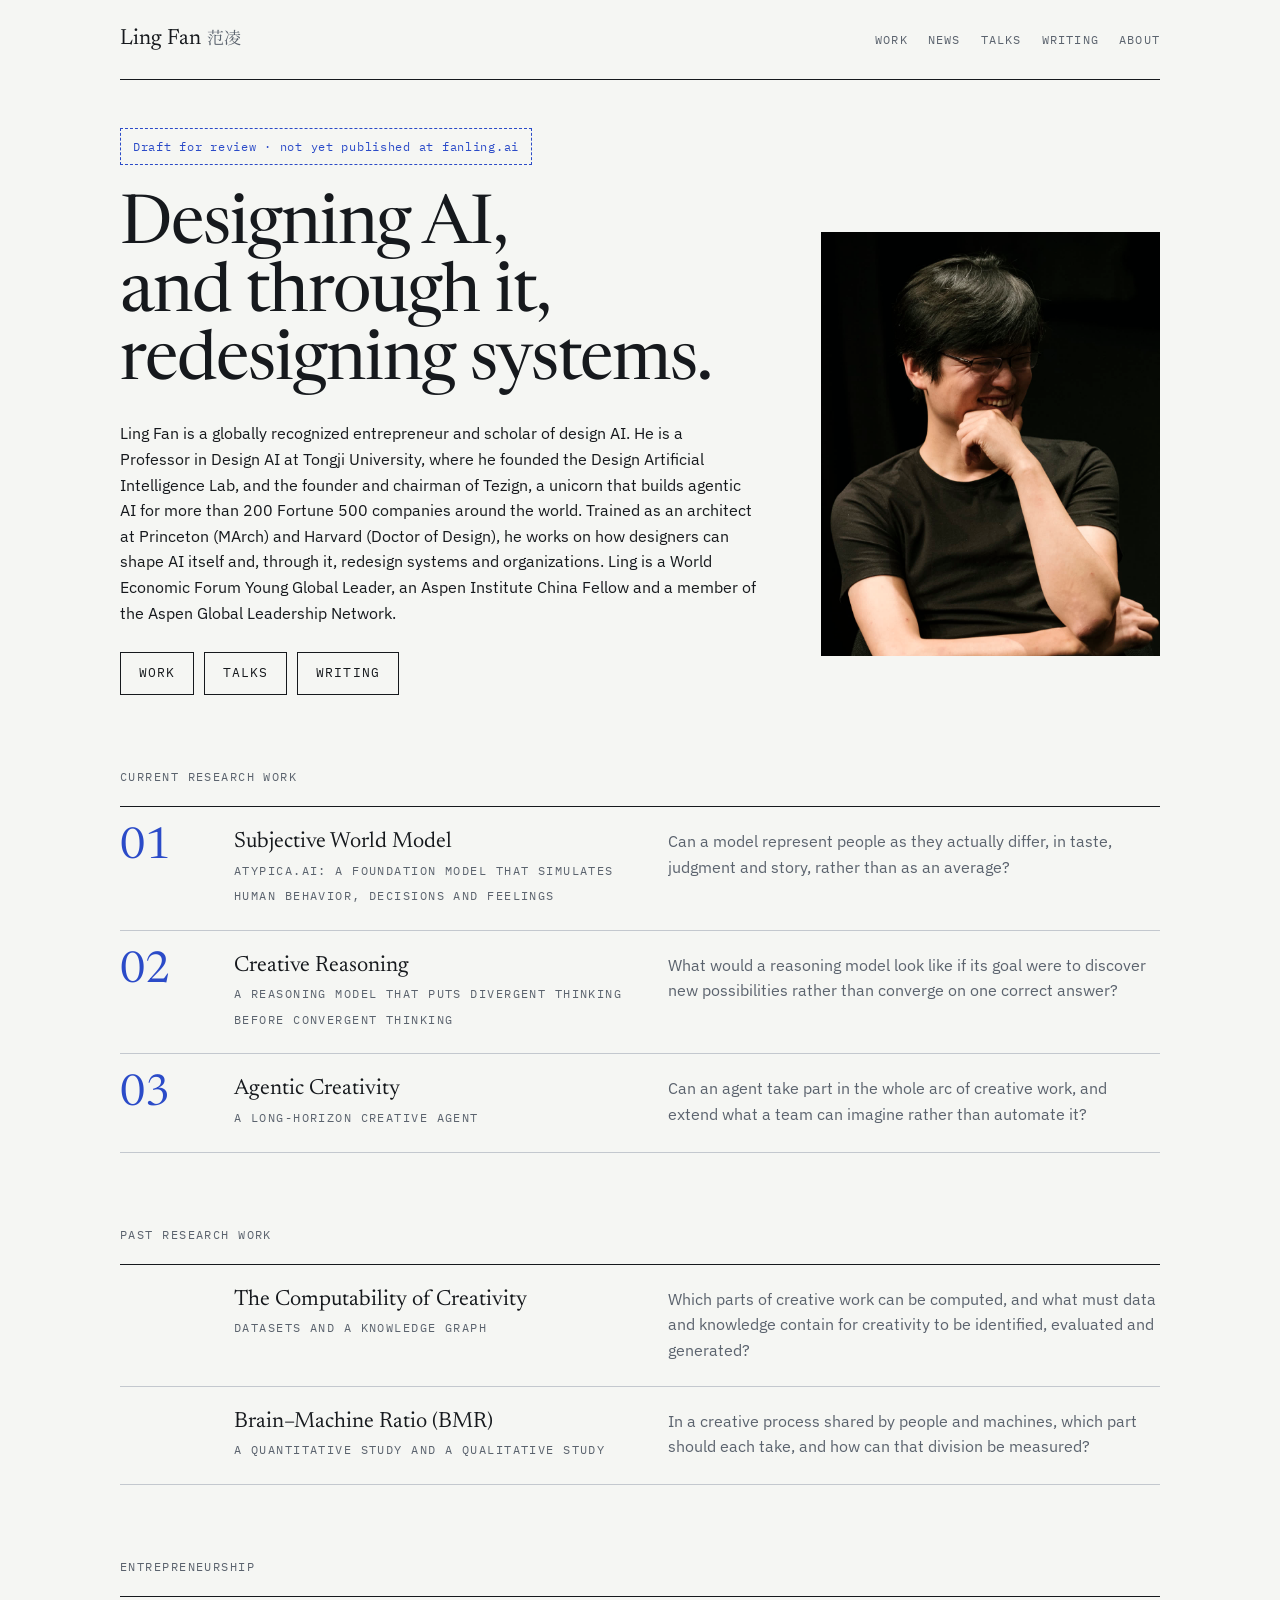
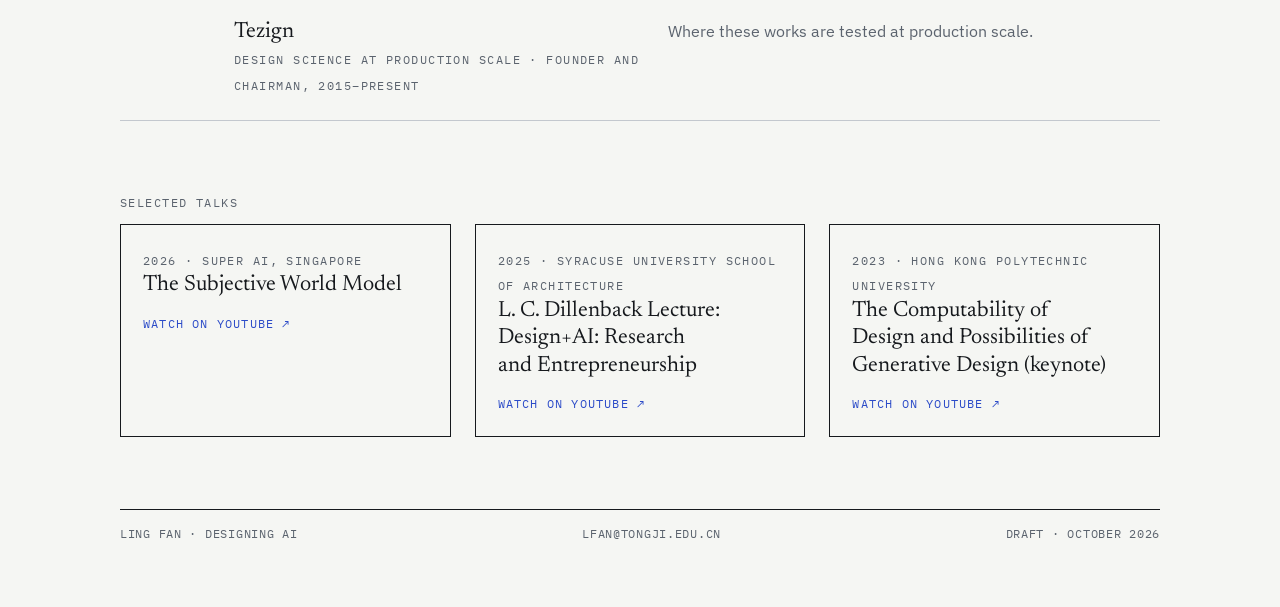
==== site/index.html @ a628418e "Initial fanling.ai site with Vercel static config Co-Authored-By: Claude Opus 5.5 (1M context) <nore" ====
<!doctype html><html lang="en"><head><meta charset="utf-8"><meta name="viewport" content="width=device-width,initial-scale=1,viewport-fit=cover"><title>Ling Fan</title><link rel="preconnect" href="https://fonts.googleapis.com"><link rel="preconnect" href="https://fonts.gstatic.com" crossorigin><link rel="stylesheet" href="https://fonts.googleapis.com/css2?family=Newsreader:ital,opsz,wght@0,6..72,400;0,6..72,500;1,6..72,400&family=IBM+Plex+Sans:ital,wght@0,400;0,500;0,600;1,400&family=IBM+Plex+Mono:wght@400;500&family=Noto+Serif+SC:wght@500&display=swap"><style>
/* Layout: a drawing set. Left-aligned sheets, mono sheet numbers, one blue accent for what Ling designed. */
:root{--paper:#F5F6F3;--ink:#16191D;--muted:#5B636E;--rule:#C3C8CE;--accent:#2B4BC8;--tint:rgba(43,75,200,.06);
--serif:'Newsreader',Georgia,'Times New Roman',serif;--sans:'IBM Plex Sans','Helvetica Neue',Arial,sans-serif;
--mono:'IBM Plex Mono',ui-monospace,Menlo,monospace;--cjk:'Noto Serif SC','Songti SC',serif}
@media (prefers-color-scheme:dark){:root:not([data-theme="light"]){--paper:#121418;--ink:#E7E9EC;--muted:#9AA2AD;--rule:#3A4049;--accent:#8EA2FF;--tint:rgba(142,162,255,.09);color-scheme:dark}}
:root[data-theme="dark"]{--paper:#121418;--ink:#E7E9EC;--muted:#9AA2AD;--rule:#3A4049;--accent:#8EA2FF;--tint:rgba(142,162,255,.09);color-scheme:dark}
*{box-sizing:border-box}
body{margin:0;background:var(--paper);color:var(--ink);font-family:var(--sans);font-size:16px;line-height:1.6}
.wrap{max-width:1120px;margin:0 auto;padding-inline:clamp(16px,4vw,40px);padding-block:0 64px}
header.top{display:flex;flex-wrap:wrap;gap:12px 28px;align-items:baseline;justify-content:space-between;padding-block:22px;border-bottom:1px solid var(--ink);margin-bottom:48px}
.brand{font-family:var(--serif);font-size:22px;text-decoration:none;color:var(--ink)}
.brand .zh{font-family:var(--cjk);font-size:17px;color:var(--muted);margin-left:6px}
nav{display:flex;flex-wrap:wrap;gap:6px 20px}
nav a{font-family:var(--mono);font-size:12px;letter-spacing:.1em;text-transform:uppercase;color:var(--muted);text-decoration:none;padding:4px 0;border-bottom:1px solid transparent}
nav a:hover,nav a[aria-current]{color:var(--ink);border-bottom-color:var(--accent)}
a{color:inherit;text-decoration-color:var(--accent);text-underline-offset:3px}
a:focus-visible{outline:2px solid var(--accent);outline-offset:2px}
.eyebrow{font-family:var(--mono);font-size:12px;letter-spacing:.12em;text-transform:uppercase;color:var(--muted);margin:0 0 12px}
.eyebrow b{color:var(--accent);font-weight:500}
h1,h2,h3{font-family:var(--serif);font-weight:400;margin:0;text-wrap:balance}
h1{font-size:clamp(40px,7vw,84px);line-height:1;letter-spacing:-.015em}
h2{font-size:clamp(30px,4.4vw,48px);line-height:1.08}
h3{font-size:22px;line-height:1.25}
p{margin:0 0 14px;max-width:66ch}
.lede{font-family:var(--serif);font-style:italic;font-size:clamp(21px,2.6vw,30px);line-height:1.3;max-width:34ch;margin:22px 0 0}
section{margin-block:72px}
.split{display:grid;grid-template-columns:minmax(0,1fr) minmax(0,1.4fr);gap:clamp(24px,5vw,64px)}
.split>*{min-width:0}
@media (max-width:760px){.split{grid-template-columns:minmax(0,1fr)!important}}
.worklist{border-top:1px solid var(--ink);margin-top:20px}
.workrow{display:grid;grid-template-columns:90px minmax(0,1fr) minmax(0,1.2fr);gap:24px;padding-block:22px;border-bottom:1px solid var(--rule);text-decoration:none;color:inherit;align-items:start}
.workrow:hover h3{color:var(--accent)}
.workrow .n{font-family:var(--serif);font-size:44px;line-height:.9;color:var(--accent)}
.workrow p{margin:0;color:var(--muted)}
@media (max-width:760px){.workrow{grid-template-columns:56px minmax(0,1fr)}.workrow p{grid-column:2}.workrow .n{font-size:32px}}
.num{font-family:var(--serif);font-size:clamp(90px,14vw,170px);line-height:.8;color:var(--accent)}
.dia-box{overflow-x:auto;margin-block:28px;padding-block:8px}
.dia-box svg{min-width:640px}
dl.facts{border-top:1px solid var(--ink);margin:0}
dl.facts div{display:grid;grid-template-columns:minmax(0,180px) minmax(0,1fr);gap:16px;border-bottom:1px solid var(--rule);padding-block:10px}
dl.facts dt{font-family:var(--mono);font-size:12px;letter-spacing:.08em;text-transform:uppercase;color:var(--muted);padding-top:3px}
dl.facts dd{margin:0}
@media (max-width:520px){dl.facts div{grid-template-columns:minmax(0,1fr);gap:2px}}
.ph{border:1px dashed var(--accent);background:var(--tint);aspect-ratio:16/9;max-width:100%;display:flex;align-items:flex-end;padding:14px;font-family:var(--mono);font-size:12px;letter-spacing:.06em;text-transform:uppercase;color:var(--accent)}
.cols3{display:grid;grid-template-columns:repeat(3,minmax(0,1fr));gap:clamp(24px,3vw,40px);margin-top:56px}.cols3>div{min-width:0}.wcard{display:block;border-top:1px solid var(--ink);padding-block:18px 28px;text-decoration:none;color:inherit}.wcard:hover h3{color:var(--accent)}.wcard .n{display:block;font-family:var(--serif);font-size:34px;line-height:1;color:var(--accent);margin-bottom:12px}.wcard .eyebrow{display:block;margin:8px 0 0;font-size:11px}.wcard p{margin:12px 0 0;color:var(--muted);font-size:15px}@media (max-width:900px){.cols3{grid-template-columns:minmax(0,1fr)}}.stile{display:block;width:100%;aspect-ratio:16/10;object-fit:cover;background:#fff;border:1px solid var(--rule);padding:0;box-sizing:border-box}div.stile{padding:10px}div.stile svg{display:block;width:100%;height:100%}.series{display:grid;grid-template-columns:repeat(2,minmax(0,1fr));gap:48px 32px}@media (max-width:760px){.series{grid-template-columns:minmax(0,1fr)}}.book{display:grid;grid-template-columns:minmax(0,220px) minmax(0,1fr);gap:clamp(20px,4vw,48px);border-top:1px solid var(--ink);padding-block:24px 40px}.book>img{display:block;width:100%;height:auto}@media (max-width:640px){.book{grid-template-columns:minmax(0,1fr)}.book>img{max-width:220px}}.gal{display:grid;grid-template-columns:repeat(3,minmax(0,1fr));gap:12px}.gal img{display:block;width:100%;height:auto;border:1px solid var(--rule)}.fig{margin:0}.fig img,.fig video{display:block;width:100%;height:auto;background:#fff;border:1px solid var(--rule)}.portrait{display:block;width:100%;aspect-ratio:4/5;object-fit:cover}.fig figcaption{font-size:13px;line-height:1.5;color:var(--muted);margin-top:10px}
.grid2{display:grid;grid-template-columns:repeat(auto-fill,minmax(min(100%,320px),1fr));gap:24px}
.grid4{display:grid;grid-template-columns:repeat(auto-fit,minmax(min(100%,230px),1fr));gap:24px}
.todo{color:var(--accent);font-family:var(--mono);font-size:.82em;border-bottom:1px dashed var(--accent)}
table{border-collapse:collapse;width:100%;font-size:15px;line-height:1.45}
.tbl{overflow-x:auto}
td{border-bottom:1px solid var(--rule);padding:12px 16px 12px 0;vertical-align:top}
td.y{font-family:var(--mono);font-size:13px;color:var(--muted);white-space:nowrap;width:120px;font-variant-numeric:tabular-nums}
td .sub{color:var(--muted)}
.btns{display:flex;flex-wrap:wrap;gap:10px;margin-top:26px}.btns a{font-family:var(--mono);font-size:13px;letter-spacing:.08em;text-transform:uppercase;text-decoration:none;border:1px solid var(--ink);padding:10px 18px}.btns a:hover{border-color:var(--accent);color:var(--accent)}
.talk{display:block;border:1px solid var(--ink);padding:22px;text-decoration:none;color:inherit;max-width:640px}
.talk:hover{border-color:var(--accent)}
.talk .go{font-family:var(--mono);font-size:12px;letter-spacing:.1em;text-transform:uppercase;color:var(--accent)}
footer{border-top:1px solid var(--ink);padding-top:14px;display:flex;flex-wrap:wrap;gap:8px 24px;justify-content:space-between;font-family:var(--mono);font-size:12px;letter-spacing:.06em;color:var(--muted);text-transform:uppercase}
.draft{font-family:var(--mono);font-size:12px;letter-spacing:.06em;color:var(--accent);border:1px dashed var(--accent);padding:8px 12px;margin-bottom:28px;display:inline-block}
@media (prefers-reduced-motion:no-preference){.workrow,.talk,nav a{transition:color .15s,border-color .15s}}

.dia{width:100%;height:auto;display:block;font-family:var(--sans)}
.dia.sm .h{font-size:18px}.dia.sm .b{font-size:16px}.dia.sm .q{font-size:15px}.dia.sm .m{font-size:12.5px}
.dia .bx{fill:none;stroke:var(--ink);stroke-width:1.1}
.dia .ac-b{stroke:var(--accent);stroke-width:1.8;fill:var(--tint)}
.dia .ln{stroke:var(--ink);stroke-width:1.1}
.dia .lq{stroke:var(--rule);stroke-width:1}
.dia .dash{stroke-dasharray:4 4}
.dia .mk{fill:var(--ink)}
.dia .dot{fill:var(--ink)}
.dia .dot-ac{fill:var(--accent)}
.dia text{fill:var(--ink)}
.dia .h{font-size:15px;font-weight:600}
.dia .b{font-size:13px}
.dia .q{font-size:12.5px;fill:var(--muted)}
.dia .m{font-family:var(--mono);font-size:11px;letter-spacing:.08em;fill:var(--muted)}
.dia .ac-t{fill:var(--accent)}
.dia .big{font-family:var(--serif);font-size:30px}
</style></head><body><div class="wrap"><header class="top"><a class="brand" href="./">Ling Fan<span class="zh">范凌</span></a><nav aria-label="Main"><a href="works.html">Work</a><a href="news.html">News</a><a href="talks.html">Talks</a><a href="writing.html">Writing</a><a href="about.html">About</a></nav></header>
<main>
<p class="draft">Draft for review · not yet published at fanling.ai</p>
<div class="split" style="align-items:center;grid-template-columns:minmax(0,1.5fr) minmax(0,.8fr)"><div><h1 style="font-size:clamp(40px,6vw,68px)">Designing AI, and through it, redesigning systems.</h1>
<p style="margin-top:24px">Ling Fan is a globally recognized entrepreneur and scholar of design AI. He is a Professor in Design AI at Tongji University, where he founded the Design Artificial Intelligence Lab, and the founder and chairman of Tezign, a unicorn that builds agentic AI for more than 200 Fortune 500 companies around the world. Trained as an architect at Princeton (MArch) and Harvard (Doctor of Design), he works on how designers can shape AI itself and, through it, redesign systems and organizations. Ling is a World Economic Forum Young Global Leader, an Aspen Institute China Fellow and a member of the Aspen Global Leadership Network.</p>
<div class="btns"><a href="works.html">Work</a><a href="talks.html">Talks</a><a href="writing.html">Writing</a></div></div>
<img class="portrait" src="media/portrait.jpg" alt="Ling Fan"></div>
<section><p class="eyebrow">Current research work</p><div class="worklist"><a class="workrow" href="works/subjective-world-model.html"><span class="n">01</span><div><h3>Subjective World Model</h3><span class="eyebrow" style="margin:0">atypica.AI: a foundation model that simulates human behavior, decisions and feelings</span></div><p>Can a model represent people as they actually differ, in taste, judgment and story, rather than as an average?</p></a><a class="workrow" href="works/creative-reasoning-model.html"><span class="n">02</span><div><h3>Creative Reasoning</h3><span class="eyebrow" style="margin:0">A reasoning model that puts divergent thinking before convergent thinking</span></div><p>What would a reasoning model look like if its goal were to discover new possibilities rather than converge on one correct answer?</p></a><a class="workrow" href="works/agentic-creativity.html"><span class="n">03</span><div><h3>Agentic Creativity</h3><span class="eyebrow" style="margin:0">A long-horizon creative agent</span></div><p>Can an agent take part in the whole arc of creative work, and extend what a team can imagine rather than automate it?</p></a></div></section>
<section><p class="eyebrow">Past research work</p><div class="worklist"><a class="workrow" href="works/computability-of-creativity.html"><span class="n">&nbsp;</span><div><h3>The Computability of Creativity</h3><span class="eyebrow" style="margin:0">Datasets and a knowledge graph</span></div><p>Which parts of creative work can be computed, and what must data and knowledge contain for creativity to be identified, evaluated and generated?</p></a><a class="workrow" href="works/brain-machine-ratio.html"><span class="n">&nbsp;</span><div><h3>Brain–Machine Ratio (BMR)</h3><span class="eyebrow" style="margin:0">A quantitative study and a qualitative study</span></div><p>In a creative process shared by people and machines, which part should each take, and how can that division be measured?</p></a></div></section>
<section><p class="eyebrow">Entrepreneurship</p><div class="worklist"><a class="workrow" href="works/tezign.html"><span class="n">&nbsp;</span><div><h3>Tezign</h3><span class="eyebrow" style="margin:0">Design science at production scale · Founder and Chairman, 2015–present</span></div><p>Where these works are tested at production scale.</p></a></div></section>
<section><p class="eyebrow">Selected talks</p><div class="grid2"><a class="talk" href="https://www.youtube.com/watch?v=tCl8s9B2WqU&t=3s" target="_blank" rel="noopener"><span class="eyebrow">2026 · Super AI, Singapore</span><h3>The Subjective World Model</h3><span class="go" style="display:block;margin-top:14px">Watch on YouTube ↗</span></a><a class="talk" href="https://www.youtube.com/watch?v=owxND_hP4nE" target="_blank" rel="noopener"><span class="eyebrow">2025 · Syracuse University School of Architecture</span><h3>L. C. Dillenback Lecture: Design+AI: Research and Entrepreneurship</h3><span class="go" style="display:block;margin-top:14px">Watch on YouTube ↗</span></a><a class="talk" href="https://www.youtube.com/watch?v=4EzYikrUDUg&list=PL16ugZF7jMZWVtZk6_q1OERR8p4aFNer7" target="_blank" rel="noopener"><span class="eyebrow">2023 · Hong Kong Polytechnic University</span><h3>The Computability of Design and Possibilities of Generative Design (keynote)</h3><span class="go" style="display:block;margin-top:14px">Watch on YouTube ↗</span></a></div></section></main><footer><span>Ling Fan · Designing AI</span><span>lfan@tongji.edu.cn</span><span>Draft · October 2026</span></footer></div></body></html>
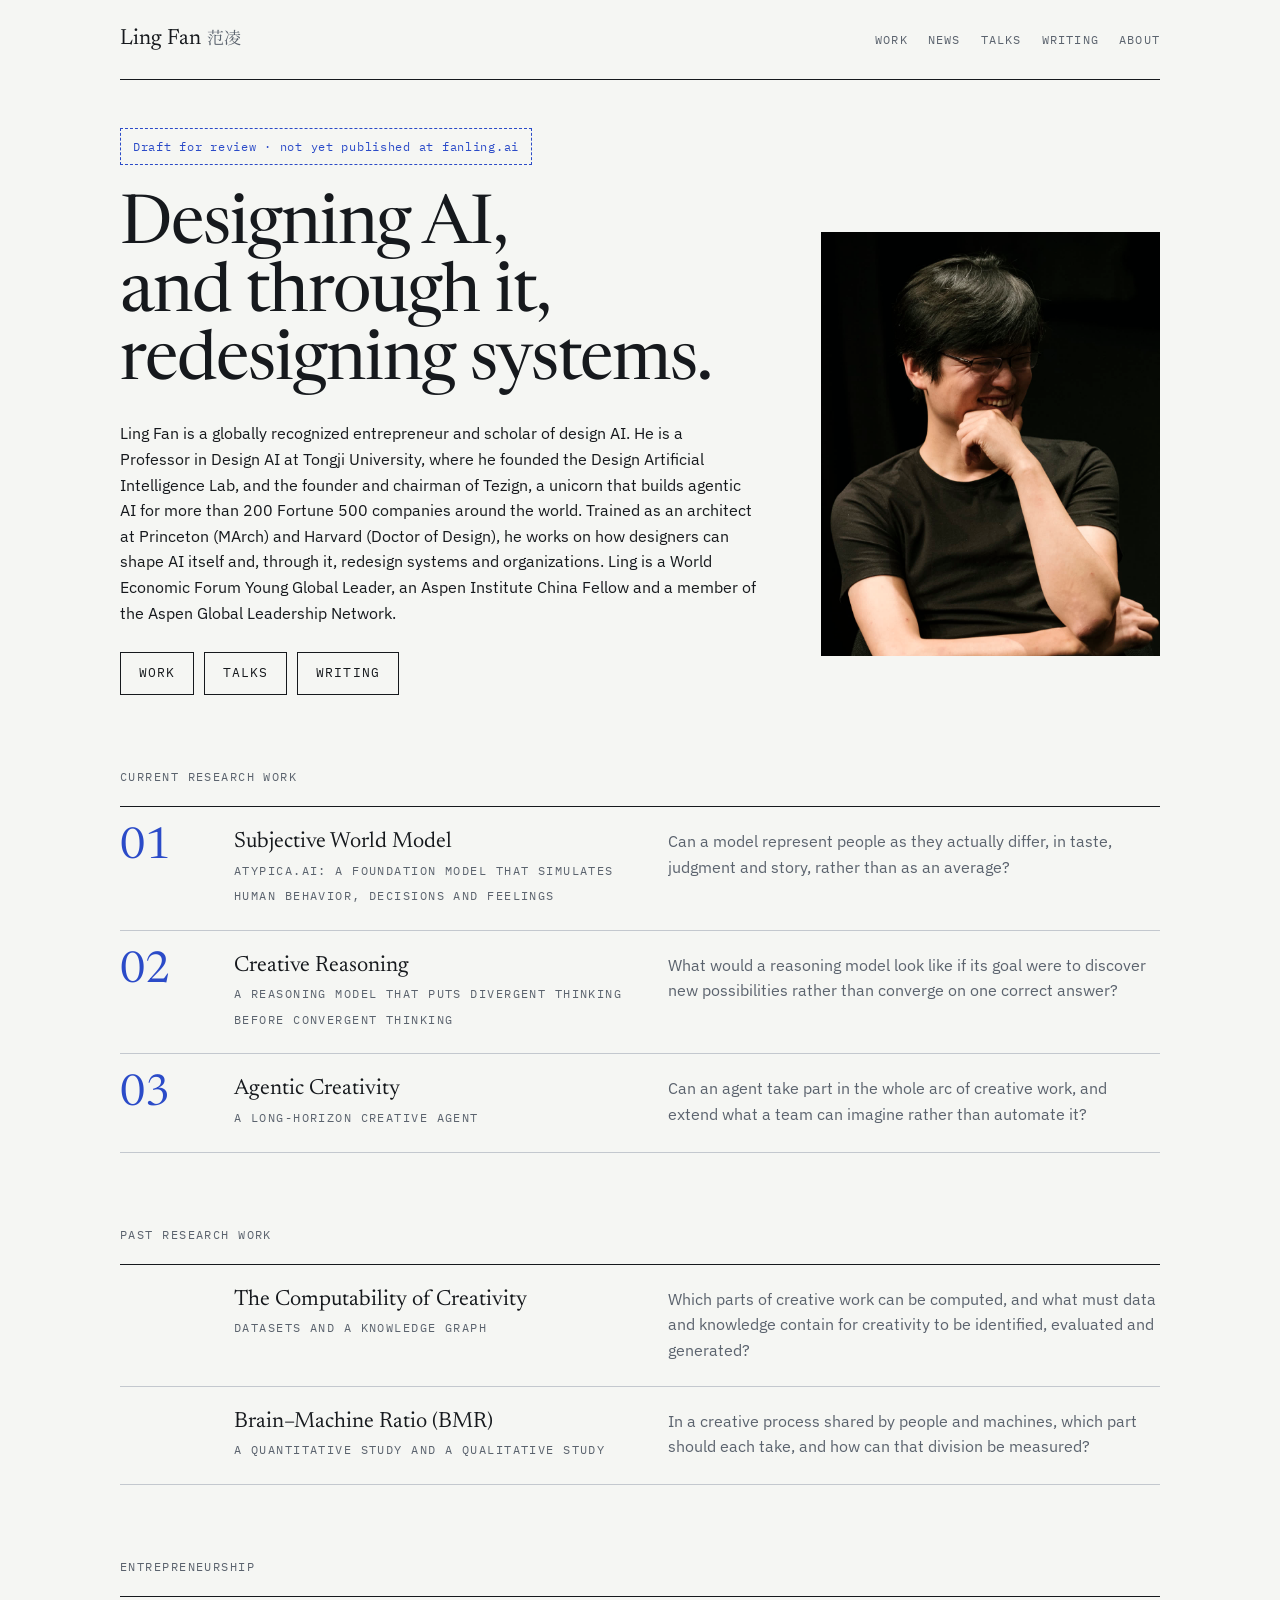
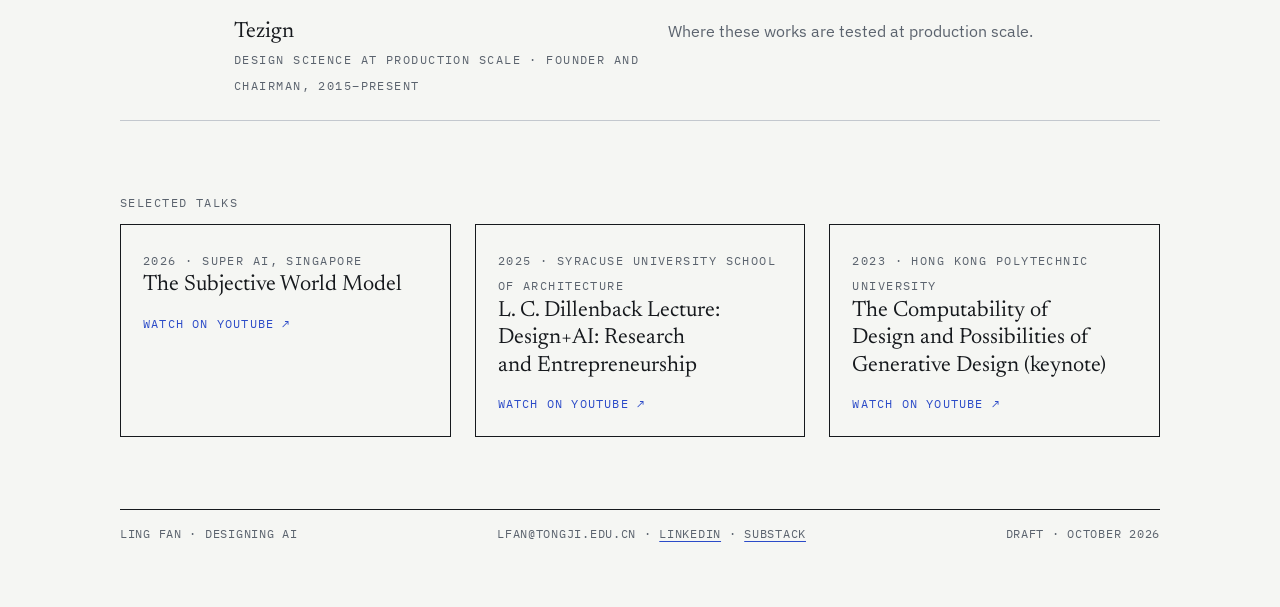
==== commit 05b64978: "Sync site with latest content.md build Co-Authored-By: Claude Opus 5.5 (1M context) <noreply@anthrop" ====
--- a/site/index.html
+++ b/site/index.html
@@ -87,4 +87,4 @@
 <section><p class="eyebrow">Current research work</p><div class="worklist"><a class="workrow" href="works/subjective-world-model.html"><span class="n">01</span><div><h3>Subjective World Model</h3><span class="eyebrow" style="margin:0">atypica.AI: a foundation model that simulates human behavior, decisions and feelings</span></div><p>Can a model represent people as they actually differ, in taste, judgment and story, rather than as an average?</p></a><a class="workrow" href="works/creative-reasoning-model.html"><span class="n">02</span><div><h3>Creative Reasoning</h3><span class="eyebrow" style="margin:0">A reasoning model that puts divergent thinking before convergent thinking</span></div><p>What would a reasoning model look like if its goal were to discover new possibilities rather than converge on one correct answer?</p></a><a class="workrow" href="works/agentic-creativity.html"><span class="n">03</span><div><h3>Agentic Creativity</h3><span class="eyebrow" style="margin:0">A long-horizon creative agent</span></div><p>Can an agent take part in the whole arc of creative work, and extend what a team can imagine rather than automate it?</p></a></div></section>
 <section><p class="eyebrow">Past research work</p><div class="worklist"><a class="workrow" href="works/computability-of-creativity.html"><span class="n">&nbsp;</span><div><h3>The Computability of Creativity</h3><span class="eyebrow" style="margin:0">Datasets and a knowledge graph</span></div><p>Which parts of creative work can be computed, and what must data and knowledge contain for creativity to be identified, evaluated and generated?</p></a><a class="workrow" href="works/brain-machine-ratio.html"><span class="n">&nbsp;</span><div><h3>Brain–Machine Ratio (BMR)</h3><span class="eyebrow" style="margin:0">A quantitative study and a qualitative study</span></div><p>In a creative process shared by people and machines, which part should each take, and how can that division be measured?</p></a></div></section>
 <section><p class="eyebrow">Entrepreneurship</p><div class="worklist"><a class="workrow" href="works/tezign.html"><span class="n">&nbsp;</span><div><h3>Tezign</h3><span class="eyebrow" style="margin:0">Design science at production scale · Founder and Chairman, 2015–present</span></div><p>Where these works are tested at production scale.</p></a></div></section>
-<section><p class="eyebrow">Selected talks</p><div class="grid2"><a class="talk" href="https://www.youtube.com/watch?v=tCl8s9B2WqU&t=3s" target="_blank" rel="noopener"><span class="eyebrow">2026 · Super AI, Singapore</span><h3>The Subjective World Model</h3><span class="go" style="display:block;margin-top:14px">Watch on YouTube ↗</span></a><a class="talk" href="https://www.youtube.com/watch?v=owxND_hP4nE" target="_blank" rel="noopener"><span class="eyebrow">2025 · Syracuse University School of Architecture</span><h3>L. C. Dillenback Lecture: Design+AI: Research and Entrepreneurship</h3><span class="go" style="display:block;margin-top:14px">Watch on YouTube ↗</span></a><a class="talk" href="https://www.youtube.com/watch?v=4EzYikrUDUg&list=PL16ugZF7jMZWVtZk6_q1OERR8p4aFNer7" target="_blank" rel="noopener"><span class="eyebrow">2023 · Hong Kong Polytechnic University</span><h3>The Computability of Design and Possibilities of Generative Design (keynote)</h3><span class="go" style="display:block;margin-top:14px">Watch on YouTube ↗</span></a></div></section></main><footer><span>Ling Fan · Designing AI</span><span>lfan@tongji.edu.cn</span><span>Draft · October 2026</span></footer></div></body></html>+<section><p class="eyebrow">Selected talks</p><div class="grid2"><a class="talk" href="https://www.youtube.com/watch?v=tCl8s9B2WqU&t=3s" target="_blank" rel="noopener"><span class="eyebrow">2026 · Super AI, Singapore</span><h3>The Subjective World Model</h3><span class="go" style="display:block;margin-top:14px">Watch on YouTube ↗</span></a><a class="talk" href="https://www.youtube.com/watch?v=owxND_hP4nE" target="_blank" rel="noopener"><span class="eyebrow">2025 · Syracuse University School of Architecture</span><h3>L. C. Dillenback Lecture: Design+AI: Research and Entrepreneurship</h3><span class="go" style="display:block;margin-top:14px">Watch on YouTube ↗</span></a><a class="talk" href="https://www.youtube.com/watch?v=4EzYikrUDUg&list=PL16ugZF7jMZWVtZk6_q1OERR8p4aFNer7" target="_blank" rel="noopener"><span class="eyebrow">2023 · Hong Kong Polytechnic University</span><h3>The Computability of Design and Possibilities of Generative Design (keynote)</h3><span class="go" style="display:block;margin-top:14px">Watch on YouTube ↗</span></a></div></section></main><footer><span>Ling Fan · Designing AI</span><span>lfan@tongji.edu.cn · <a href="https://www.linkedin.com/in/ling-fan/" target="_blank" rel="noopener" style="color:inherit">LinkedIn</a> · <a href="https://fanling.substack.com/" target="_blank" rel="noopener" style="color:inherit">Substack</a></span><span>Draft · October 2026</span></footer></div></body></html>
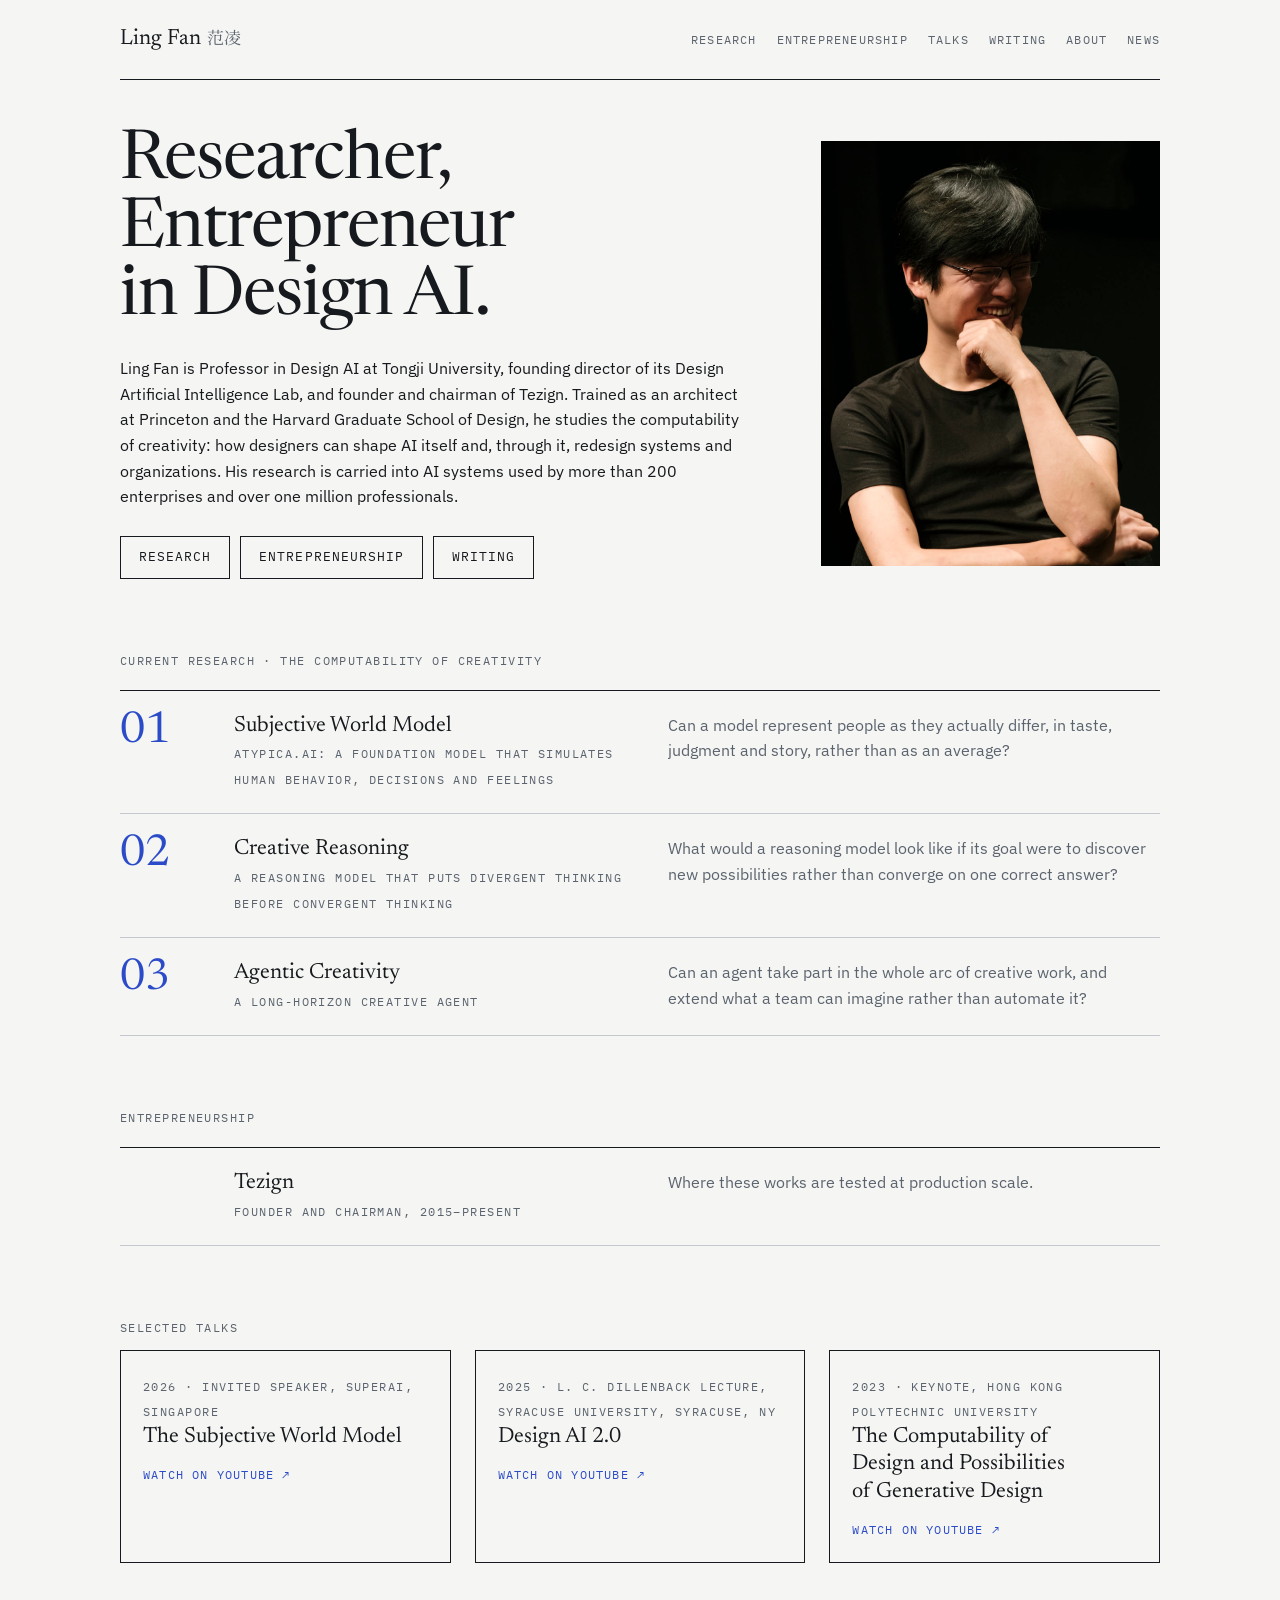
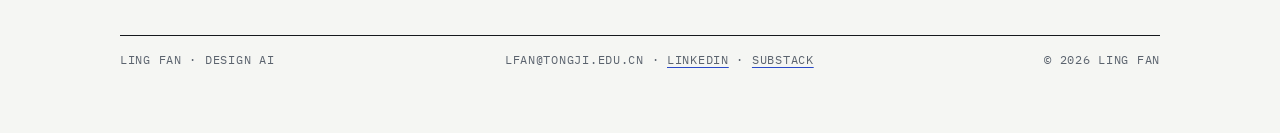
==== commit ad1055ba: "Remove draft banner and footer note" ====
--- a/site/index.html
+++ b/site/index.html
@@ -43,7 +43,7 @@
 dl.facts dd{margin:0}
 @media (max-width:520px){dl.facts div{grid-template-columns:minmax(0,1fr);gap:2px}}
 .ph{border:1px dashed var(--accent);background:var(--tint);aspect-ratio:16/9;max-width:100%;display:flex;align-items:flex-end;padding:14px;font-family:var(--mono);font-size:12px;letter-spacing:.06em;text-transform:uppercase;color:var(--accent)}
-.cols3{display:grid;grid-template-columns:repeat(3,minmax(0,1fr));gap:clamp(24px,3vw,40px);margin-top:56px}.cols3>div{min-width:0}.wcard{display:block;border-top:1px solid var(--ink);padding-block:18px 28px;text-decoration:none;color:inherit}.wcard:hover h3{color:var(--accent)}.wcard .n{display:block;font-family:var(--serif);font-size:34px;line-height:1;color:var(--accent);margin-bottom:12px}.wcard .eyebrow{display:block;margin:8px 0 0;font-size:11px}.wcard p{margin:12px 0 0;color:var(--muted);font-size:15px}@media (max-width:900px){.cols3{grid-template-columns:minmax(0,1fr)}}.stile{display:block;width:100%;aspect-ratio:16/10;object-fit:cover;background:#fff;border:1px solid var(--rule);padding:0;box-sizing:border-box}div.stile{padding:10px}div.stile svg{display:block;width:100%;height:100%}.series{display:grid;grid-template-columns:repeat(2,minmax(0,1fr));gap:48px 32px}@media (max-width:760px){.series{grid-template-columns:minmax(0,1fr)}}.book{display:grid;grid-template-columns:minmax(0,220px) minmax(0,1fr);gap:clamp(20px,4vw,48px);border-top:1px solid var(--ink);padding-block:24px 40px}.book>img{display:block;width:100%;height:auto}@media (max-width:640px){.book{grid-template-columns:minmax(0,1fr)}.book>img{max-width:220px}}.gal{display:grid;grid-template-columns:repeat(3,minmax(0,1fr));gap:12px}.gal img{display:block;width:100%;height:auto;border:1px solid var(--rule)}.fig{margin:0}.fig img,.fig video{display:block;width:100%;height:auto;background:#fff;border:1px solid var(--rule)}.portrait{display:block;width:100%;aspect-ratio:4/5;object-fit:cover}.fig figcaption{font-size:13px;line-height:1.5;color:var(--muted);margin-top:10px}
+.cols3{display:grid;grid-template-columns:repeat(3,minmax(0,1fr));gap:clamp(24px,3vw,40px);margin-top:56px}.cols3>div{min-width:0}.wcard{display:block;border-top:1px solid var(--ink);padding-block:18px 28px;text-decoration:none;color:inherit}.wcard:hover h3{color:var(--accent)}.wcard .n{display:block;font-family:var(--serif);font-size:34px;line-height:1;color:var(--accent);margin-bottom:12px}.wcard .eyebrow{display:block;margin:8px 0 0;font-size:11px}.wcard p{margin:12px 0 0;color:var(--muted);font-size:15px}@media (max-width:900px){.cols3{grid-template-columns:minmax(0,1fr)}}.stile{display:block;width:100%;aspect-ratio:16/10;object-fit:cover;background:#fff;border:1px solid var(--rule);padding:0;box-sizing:border-box}div.stile{padding:10px}div.stile svg{display:block;width:100%;height:100%}.series{display:grid;grid-template-columns:repeat(auto-fit,minmax(260px,1fr));gap:48px 32px}@media (max-width:760px){.series{grid-template-columns:minmax(0,1fr)}}.book{display:grid;grid-template-columns:minmax(0,220px) minmax(0,1fr);gap:clamp(20px,4vw,48px);border-top:1px solid var(--ink);padding-block:24px 40px}.book>img{display:block;width:100%;height:auto}@media (max-width:640px){.book{grid-template-columns:minmax(0,1fr)}.book>img{max-width:220px}}.gal{display:grid;grid-template-columns:repeat(3,minmax(0,1fr));gap:12px}.gal img{display:block;width:100%;height:auto;border:1px solid var(--rule)}.fig{margin:0}.fig img,.fig video{display:block;width:100%;height:auto;background:#fff;border:1px solid var(--rule)}.portrait{display:block;width:100%;aspect-ratio:4/5;object-fit:cover}.fig figcaption{font-size:13px;line-height:1.5;color:var(--muted);margin-top:10px}
 .grid2{display:grid;grid-template-columns:repeat(auto-fill,minmax(min(100%,320px),1fr));gap:24px}
 .grid4{display:grid;grid-template-columns:repeat(auto-fit,minmax(min(100%,230px),1fr));gap:24px}
 .todo{color:var(--accent);font-family:var(--mono);font-size:.82em;border-bottom:1px dashed var(--accent)}
@@ -77,14 +77,12 @@
 .dia .m{font-family:var(--mono);font-size:11px;letter-spacing:.08em;fill:var(--muted)}
 .dia .ac-t{fill:var(--accent)}
 .dia .big{font-family:var(--serif);font-size:30px}
-</style></head><body><div class="wrap"><header class="top"><a class="brand" href="./">Ling Fan<span class="zh">范凌</span></a><nav aria-label="Main"><a href="works.html">Work</a><a href="news.html">News</a><a href="talks.html">Talks</a><a href="writing.html">Writing</a><a href="about.html">About</a></nav></header>
+</style></head><body><div class="wrap"><header class="top"><a class="brand" href="./">Ling Fan<span class="zh">范凌</span></a><nav aria-label="Main"><a href="works.html">Research</a><a href="works/tezign.html">Entrepreneurship</a><a href="talks.html">Talks</a><a href="writing.html">Writing</a><a href="about.html">About</a><a href="news.html">News</a></nav></header>
 <main>
-<p class="draft">Draft for review · not yet published at fanling.ai</p>
-<div class="split" style="align-items:center;grid-template-columns:minmax(0,1.5fr) minmax(0,.8fr)"><div><h1 style="font-size:clamp(40px,6vw,68px)">Designing AI, and through it, redesigning systems.</h1>
-<p style="margin-top:24px">Ling Fan is a globally recognized entrepreneur and scholar of design AI. He is a Professor in Design AI at Tongji University, where he founded the Design Artificial Intelligence Lab, and the founder and chairman of Tezign, a unicorn that builds agentic AI for more than 200 Fortune 500 companies around the world. Trained as an architect at Princeton (MArch) and Harvard (Doctor of Design), he works on how designers can shape AI itself and, through it, redesign systems and organizations. Ling is a World Economic Forum Young Global Leader, an Aspen Institute China Fellow and a member of the Aspen Global Leadership Network.</p>
-<div class="btns"><a href="works.html">Work</a><a href="talks.html">Talks</a><a href="writing.html">Writing</a></div></div>
+<div class="split" style="align-items:center;grid-template-columns:minmax(0,1.5fr) minmax(0,.8fr)"><div><h1 style="font-size:clamp(40px,6vw,68px)">Researcher, Entrepreneur in Design AI.</h1>
+<p style="margin-top:24px">Ling Fan is Professor in Design AI at Tongji University, founding director of its Design Artificial Intelligence Lab, and founder and chairman of Tezign. Trained as an architect at Princeton and the Harvard Graduate School of Design, he studies the computability of creativity: how designers can shape AI itself and, through it, redesign systems and organizations. His research is carried into AI systems used by more than 200 enterprises and over one million professionals.</p>
+<div class="btns"><a href="works.html">Research</a><a href="works/tezign.html">Entrepreneurship</a><a href="writing.html">Writing</a></div></div>
 <img class="portrait" src="media/portrait.jpg" alt="Ling Fan"></div>
-<section><p class="eyebrow">Current research work</p><div class="worklist"><a class="workrow" href="works/subjective-world-model.html"><span class="n">01</span><div><h3>Subjective World Model</h3><span class="eyebrow" style="margin:0">atypica.AI: a foundation model that simulates human behavior, decisions and feelings</span></div><p>Can a model represent people as they actually differ, in taste, judgment and story, rather than as an average?</p></a><a class="workrow" href="works/creative-reasoning-model.html"><span class="n">02</span><div><h3>Creative Reasoning</h3><span class="eyebrow" style="margin:0">A reasoning model that puts divergent thinking before convergent thinking</span></div><p>What would a reasoning model look like if its goal were to discover new possibilities rather than converge on one correct answer?</p></a><a class="workrow" href="works/agentic-creativity.html"><span class="n">03</span><div><h3>Agentic Creativity</h3><span class="eyebrow" style="margin:0">A long-horizon creative agent</span></div><p>Can an agent take part in the whole arc of creative work, and extend what a team can imagine rather than automate it?</p></a></div></section>
-<section><p class="eyebrow">Past research work</p><div class="worklist"><a class="workrow" href="works/computability-of-creativity.html"><span class="n">&nbsp;</span><div><h3>The Computability of Creativity</h3><span class="eyebrow" style="margin:0">Datasets and a knowledge graph</span></div><p>Which parts of creative work can be computed, and what must data and knowledge contain for creativity to be identified, evaluated and generated?</p></a><a class="workrow" href="works/brain-machine-ratio.html"><span class="n">&nbsp;</span><div><h3>Brain–Machine Ratio (BMR)</h3><span class="eyebrow" style="margin:0">A quantitative study and a qualitative study</span></div><p>In a creative process shared by people and machines, which part should each take, and how can that division be measured?</p></a></div></section>
-<section><p class="eyebrow">Entrepreneurship</p><div class="worklist"><a class="workrow" href="works/tezign.html"><span class="n">&nbsp;</span><div><h3>Tezign</h3><span class="eyebrow" style="margin:0">Design science at production scale · Founder and Chairman, 2015–present</span></div><p>Where these works are tested at production scale.</p></a></div></section>
-<section><p class="eyebrow">Selected talks</p><div class="grid2"><a class="talk" href="https://www.youtube.com/watch?v=tCl8s9B2WqU&t=3s" target="_blank" rel="noopener"><span class="eyebrow">2026 · Super AI, Singapore</span><h3>The Subjective World Model</h3><span class="go" style="display:block;margin-top:14px">Watch on YouTube ↗</span></a><a class="talk" href="https://www.youtube.com/watch?v=owxND_hP4nE" target="_blank" rel="noopener"><span class="eyebrow">2025 · Syracuse University School of Architecture</span><h3>L. C. Dillenback Lecture: Design+AI: Research and Entrepreneurship</h3><span class="go" style="display:block;margin-top:14px">Watch on YouTube ↗</span></a><a class="talk" href="https://www.youtube.com/watch?v=4EzYikrUDUg&list=PL16ugZF7jMZWVtZk6_q1OERR8p4aFNer7" target="_blank" rel="noopener"><span class="eyebrow">2023 · Hong Kong Polytechnic University</span><h3>The Computability of Design and Possibilities of Generative Design (keynote)</h3><span class="go" style="display:block;margin-top:14px">Watch on YouTube ↗</span></a></div></section></main><footer><span>Ling Fan · Designing AI</span><span>lfan@tongji.edu.cn · <a href="https://www.linkedin.com/in/ling-fan/" target="_blank" rel="noopener" style="color:inherit">LinkedIn</a> · <a href="https://fanling.substack.com/" target="_blank" rel="noopener" style="color:inherit">Substack</a></span><span>Draft · October 2026</span></footer></div></body></html>+<section><p class="eyebrow">Current research · The Computability of Creativity</p><div class="worklist"><a class="workrow" href="works/subjective-world-model.html"><span class="n">01</span><div><h3>Subjective World Model</h3><span class="eyebrow" style="margin:0">atypica.AI: a foundation model that simulates human behavior, decisions and feelings</span></div><p>Can a model represent people as they actually differ, in taste, judgment and story, rather than as an average?</p></a><a class="workrow" href="works/creative-reasoning-model.html"><span class="n">02</span><div><h3>Creative Reasoning</h3><span class="eyebrow" style="margin:0">A reasoning model that puts divergent thinking before convergent thinking</span></div><p>What would a reasoning model look like if its goal were to discover new possibilities rather than converge on one correct answer?</p></a><a class="workrow" href="works/agentic-creativity.html"><span class="n">03</span><div><h3>Agentic Creativity</h3><span class="eyebrow" style="margin:0">A long-horizon creative agent</span></div><p>Can an agent take part in the whole arc of creative work, and extend what a team can imagine rather than automate it?</p></a></div></section>
+<section><p class="eyebrow">Entrepreneurship</p><div class="worklist"><a class="workrow" href="works/tezign.html"><span class="n">&nbsp;</span><div><h3>Tezign</h3><span class="eyebrow" style="margin:0">Founder and Chairman, 2015–present</span></div><p>Where these works are tested at production scale.</p></a></div></section>
+<section><p class="eyebrow">Selected talks</p><div class="grid2"><a class="talk" href="https://www.youtube.com/watch?v=tCl8s9B2WqU&t=3s" target="_blank" rel="noopener"><span class="eyebrow">2026 · Invited speaker, SuperAI, Singapore</span><h3>The Subjective World Model</h3><span class="go" style="display:block;margin-top:14px">Watch on YouTube ↗</span></a><a class="talk" href="https://www.youtube.com/watch?v=owxND_hP4nE" target="_blank" rel="noopener"><span class="eyebrow">2025 · L. C. Dillenback Lecture, Syracuse University, Syracuse, NY</span><h3>Design AI 2.0</h3><span class="go" style="display:block;margin-top:14px">Watch on YouTube ↗</span></a><a class="talk" href="https://www.youtube.com/watch?v=4EzYikrUDUg&list=PL16ugZF7jMZWVtZk6_q1OERR8p4aFNer7" target="_blank" rel="noopener"><span class="eyebrow">2023 · Keynote, Hong Kong Polytechnic University</span><h3>The Computability of Design and Possibilities of Generative Design</h3><span class="go" style="display:block;margin-top:14px">Watch on YouTube ↗</span></a></div></section></main><footer><span>Ling Fan · Design AI</span><span>lfan@tongji.edu.cn · <a href="https://www.linkedin.com/in/ling-fan/" target="_blank" rel="noopener" style="color:inherit">LinkedIn</a> · <a href="https://fanling.substack.com/" target="_blank" rel="noopener" style="color:inherit">Substack</a></span><span>© 2026 Ling Fan</span></footer></div></body></html>
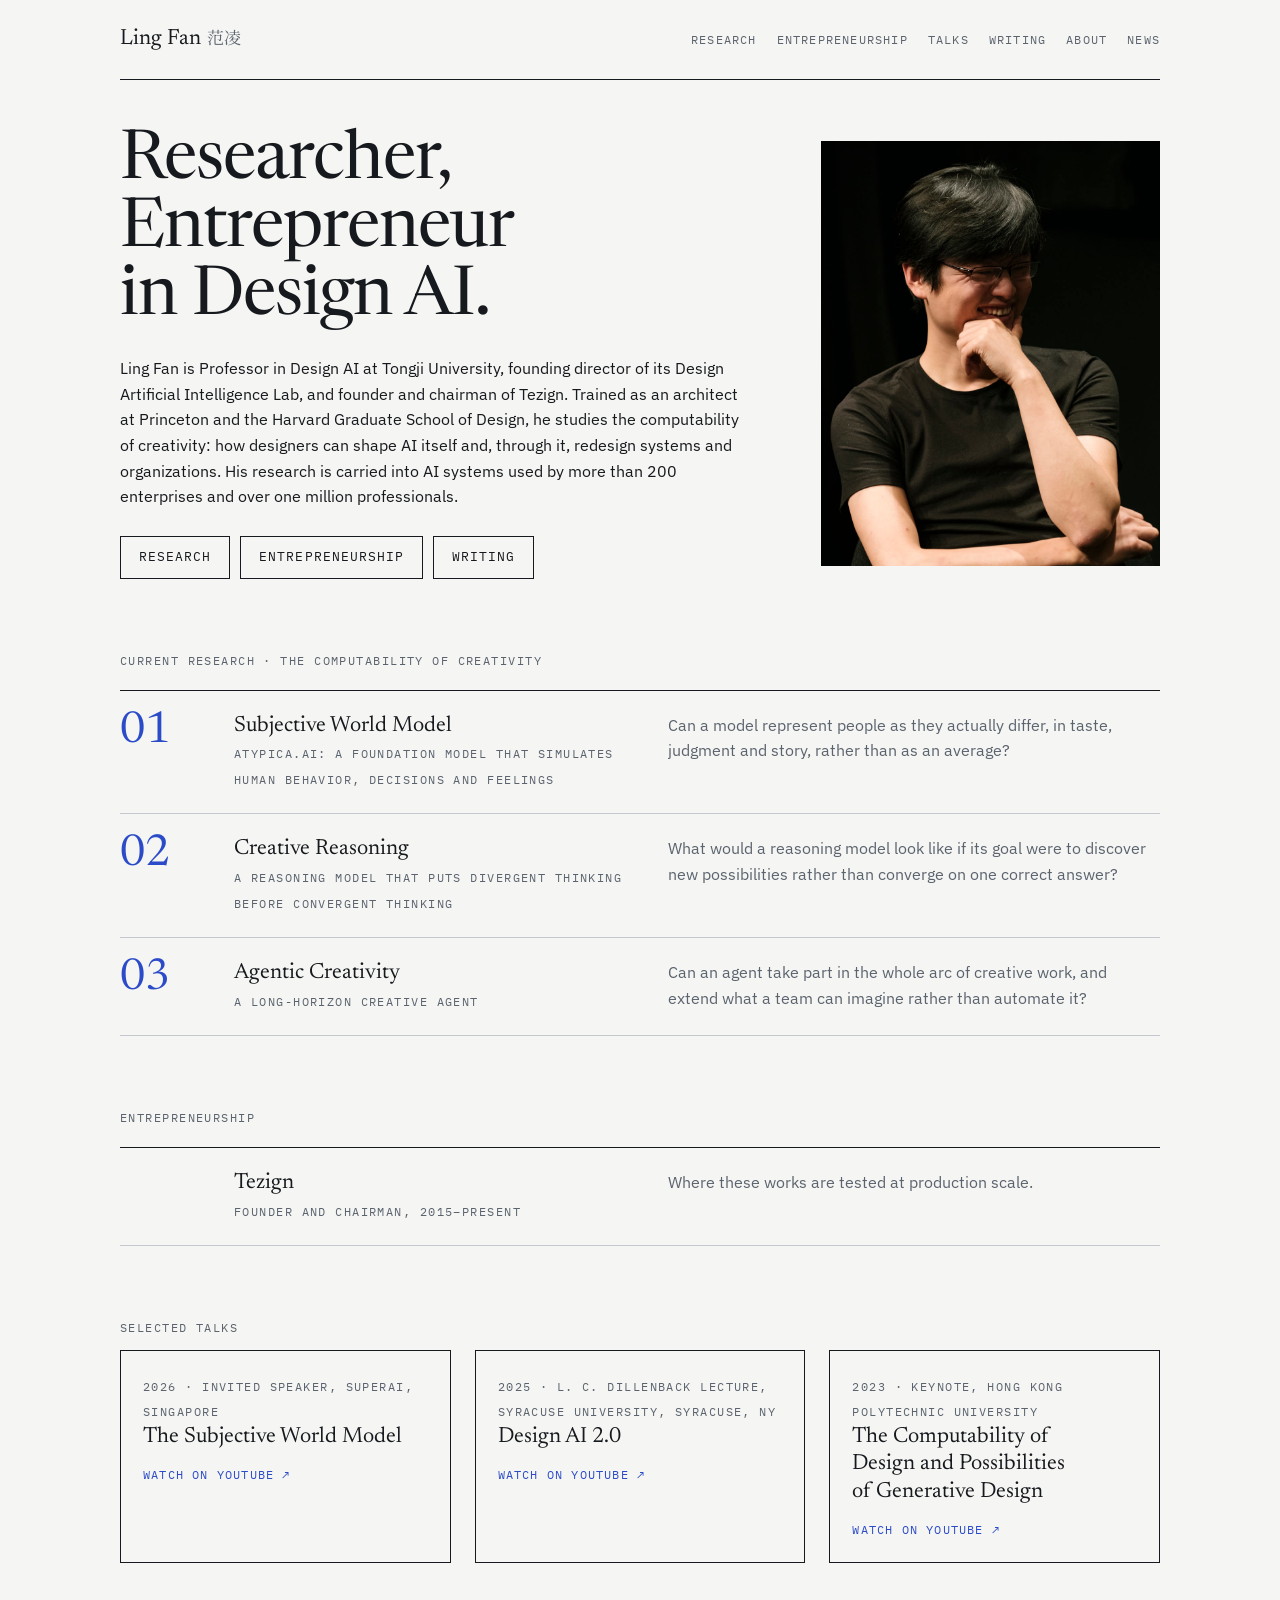
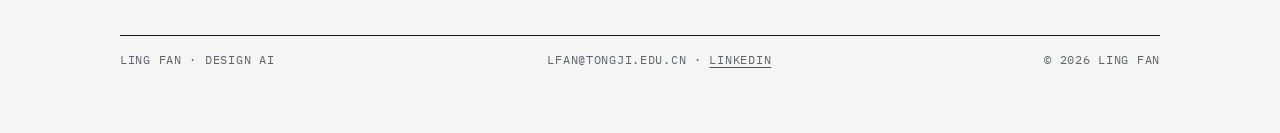
==== commit ff680915: "Mobile fixes, hide Substack, SEO/GEO metadata, sitemap, robots, llms.txt" ====
--- a/site/index.html
+++ b/site/index.html
@@ -1,4 +1,4 @@
-<!doctype html><html lang="en"><head><meta charset="utf-8"><meta name="viewport" content="width=device-width,initial-scale=1,viewport-fit=cover"><title>Ling Fan</title><link rel="preconnect" href="https://fonts.googleapis.com"><link rel="preconnect" href="https://fonts.gstatic.com" crossorigin><link rel="stylesheet" href="https://fonts.googleapis.com/css2?family=Newsreader:ital,opsz,wght@0,6..72,400;0,6..72,500;1,6..72,400&family=IBM+Plex+Sans:ital,wght@0,400;0,500;0,600;1,400&family=IBM+Plex+Mono:wght@400;500&family=Noto+Serif+SC:wght@500&display=swap"><style>
+<!doctype html><html lang="en"><head><meta charset="utf-8"><meta name="viewport" content="width=device-width,initial-scale=1,viewport-fit=cover"><title>Ling Fan 范凌 · Researcher, Entrepreneur in Design AI</title><meta name="description" content="Ling Fan is Professor in Design AI at Tongji University, founding director of its Design Artificial Intelligence Lab, and founder and chairman of Tezign."><link rel="canonical" href="https://www.fanling.ai/"><meta property="og:type" content="profile"><meta property="og:site_name" content="Ling Fan"><meta property="og:title" content="Ling Fan 范凌 · Researcher, Entrepreneur in Design AI"><meta property="og:description" content="Ling Fan is Professor in Design AI at Tongji University, founding director of its Design Artificial Intelligence Lab, and founder and chairman of Tezign."><meta property="og:url" content="https://www.fanling.ai/"><meta property="og:image" content="https://www.fanling.ai/media/portrait.jpg"><meta name="twitter:card" content="summary_large_image"><meta name="author" content="Ling Fan"><script type="application/ld+json">{"@context": "https://schema.org", "@type": "Person", "name": "Ling Fan", "alternateName": ["范凌", "Fan Ling"], "url": "https://www.fanling.ai/", "image": "https://www.fanling.ai/media/portrait.jpg", "email": "mailto:lfan@tongji.edu.cn", "jobTitle": ["Professor in Design AI", "Founder and Chairman of Tezign"], "description": "Ling Fan is Professor in Design AI at Tongji University, founding director of its Design Artificial Intelligence Lab, and founder and chairman of Tezign. Trained as an architect at Princeton and the Harvard Graduate School of Design, he studies the computability of creativity: how designers can shape AI itself and, through it, redesign systems and organizations. His research is carried into AI systems used by more than 200 enterprises and over one million professionals.", "affiliation": {"@type": "CollegeOrUniversity", "name": "Tongji University", "url": "https://www.tongji.edu.cn/"}, "worksFor": [{"@type": "CollegeOrUniversity", "name": "Tongji University"}, {"@type": "Organization", "name": "Tezign", "url": "https://www.tezign.com/en"}], "alumniOf": [{"@type": "CollegeOrUniversity", "name": "Harvard University Graduate School of Design"}, {"@type": "CollegeOrUniversity", "name": "Princeton University"}, {"@type": "CollegeOrUniversity", "name": "Tongji University"}], "knowsAbout": ["Design AI", "Computability of creativity", "Creative reasoning", "Subjective world models", "Agentic creativity", "Agentic transformation", "Design research", "Architecture"], "sameAs": ["https://www.linkedin.com/in/ling-fan/"]}</script><link rel="preconnect" href="https://fonts.googleapis.com"><link rel="preconnect" href="https://fonts.gstatic.com" crossorigin><link rel="stylesheet" href="https://fonts.googleapis.com/css2?family=Newsreader:ital,opsz,wght@0,6..72,400;0,6..72,500;1,6..72,400&family=IBM+Plex+Sans:ital,wght@0,400;0,500;0,600;1,400&family=IBM+Plex+Mono:wght@400;500&family=Noto+Serif+SC:wght@500&display=swap"><style>
 /* Layout: a drawing set. Left-aligned sheets, mono sheet numbers, one blue accent for what Ling designed. */
 :root{--paper:#F5F6F3;--ink:#16191D;--muted:#5B636E;--rule:#C3C8CE;--accent:#2B4BC8;--tint:rgba(43,75,200,.06);
 --serif:'Newsreader',Georgia,'Times New Roman',serif;--sans:'IBM Plex Sans','Helvetica Neue',Arial,sans-serif;
@@ -37,6 +37,7 @@
 .num{font-family:var(--serif);font-size:clamp(90px,14vw,170px);line-height:.8;color:var(--accent)}
 .dia-box{overflow-x:auto;margin-block:28px;padding-block:8px}
 .dia-box svg{min-width:640px}
+@media (max-width:600px){td.y{width:64px!important;font-size:12px;padding-right:10px;white-space:normal!important}.workrow.nonum{grid-template-columns:minmax(0,1fr)}.workrow.nonum .n{display:none}.workrow.nonum p{grid-column:1}.dia-box::before{content:"Swipe to see the full diagram →";display:block;font-family:var(--mono);font-size:11px;letter-spacing:.06em;color:var(--muted);margin-bottom:8px;position:sticky;left:0}}
 dl.facts{border-top:1px solid var(--ink);margin:0}
 dl.facts div{display:grid;grid-template-columns:minmax(0,180px) minmax(0,1fr);gap:16px;border-bottom:1px solid var(--rule);padding-block:10px}
 dl.facts dt{font-family:var(--mono);font-size:12px;letter-spacing:.08em;text-transform:uppercase;color:var(--muted);padding-top:3px}
@@ -84,5 +85,5 @@
 <div class="btns"><a href="works.html">Research</a><a href="works/tezign.html">Entrepreneurship</a><a href="writing.html">Writing</a></div></div>
 <img class="portrait" src="media/portrait.jpg" alt="Ling Fan"></div>
 <section><p class="eyebrow">Current research · The Computability of Creativity</p><div class="worklist"><a class="workrow" href="works/subjective-world-model.html"><span class="n">01</span><div><h3>Subjective World Model</h3><span class="eyebrow" style="margin:0">atypica.AI: a foundation model that simulates human behavior, decisions and feelings</span></div><p>Can a model represent people as they actually differ, in taste, judgment and story, rather than as an average?</p></a><a class="workrow" href="works/creative-reasoning-model.html"><span class="n">02</span><div><h3>Creative Reasoning</h3><span class="eyebrow" style="margin:0">A reasoning model that puts divergent thinking before convergent thinking</span></div><p>What would a reasoning model look like if its goal were to discover new possibilities rather than converge on one correct answer?</p></a><a class="workrow" href="works/agentic-creativity.html"><span class="n">03</span><div><h3>Agentic Creativity</h3><span class="eyebrow" style="margin:0">A long-horizon creative agent</span></div><p>Can an agent take part in the whole arc of creative work, and extend what a team can imagine rather than automate it?</p></a></div></section>
-<section><p class="eyebrow">Entrepreneurship</p><div class="worklist"><a class="workrow" href="works/tezign.html"><span class="n">&nbsp;</span><div><h3>Tezign</h3><span class="eyebrow" style="margin:0">Founder and Chairman, 2015–present</span></div><p>Where these works are tested at production scale.</p></a></div></section>
-<section><p class="eyebrow">Selected talks</p><div class="grid2"><a class="talk" href="https://www.youtube.com/watch?v=tCl8s9B2WqU&t=3s" target="_blank" rel="noopener"><span class="eyebrow">2026 · Invited speaker, SuperAI, Singapore</span><h3>The Subjective World Model</h3><span class="go" style="display:block;margin-top:14px">Watch on YouTube ↗</span></a><a class="talk" href="https://www.youtube.com/watch?v=owxND_hP4nE" target="_blank" rel="noopener"><span class="eyebrow">2025 · L. C. Dillenback Lecture, Syracuse University, Syracuse, NY</span><h3>Design AI 2.0</h3><span class="go" style="display:block;margin-top:14px">Watch on YouTube ↗</span></a><a class="talk" href="https://www.youtube.com/watch?v=4EzYikrUDUg&list=PL16ugZF7jMZWVtZk6_q1OERR8p4aFNer7" target="_blank" rel="noopener"><span class="eyebrow">2023 · Keynote, Hong Kong Polytechnic University</span><h3>The Computability of Design and Possibilities of Generative Design</h3><span class="go" style="display:block;margin-top:14px">Watch on YouTube ↗</span></a></div></section></main><footer><span>Ling Fan · Design AI</span><span>lfan@tongji.edu.cn · <a href="https://www.linkedin.com/in/ling-fan/" target="_blank" rel="noopener" style="color:inherit">LinkedIn</a> · <a href="https://fanling.substack.com/" target="_blank" rel="noopener" style="color:inherit">Substack</a></span><span>© 2026 Ling Fan</span></footer></div></body></html>+<section><p class="eyebrow">Entrepreneurship</p><div class="worklist"><a class="workrow nonum" href="works/tezign.html"><span class="n">&nbsp;</span><div><h3>Tezign</h3><span class="eyebrow" style="margin:0">Founder and Chairman, 2015–present</span></div><p>Where these works are tested at production scale.</p></a></div></section>
+<section><p class="eyebrow">Selected talks</p><div class="grid2"><a class="talk" href="https://www.youtube.com/watch?v=tCl8s9B2WqU&t=3s" target="_blank" rel="noopener"><span class="eyebrow">2026 · Invited speaker, SuperAI, Singapore</span><h3>The Subjective World Model</h3><span class="go" style="display:block;margin-top:14px">Watch on YouTube ↗</span></a><a class="talk" href="https://www.youtube.com/watch?v=owxND_hP4nE" target="_blank" rel="noopener"><span class="eyebrow">2025 · L. C. Dillenback Lecture, Syracuse University, Syracuse, NY</span><h3>Design AI 2.0</h3><span class="go" style="display:block;margin-top:14px">Watch on YouTube ↗</span></a><a class="talk" href="https://www.youtube.com/watch?v=4EzYikrUDUg&list=PL16ugZF7jMZWVtZk6_q1OERR8p4aFNer7" target="_blank" rel="noopener"><span class="eyebrow">2023 · Keynote, Hong Kong Polytechnic University</span><h3>The Computability of Design and Possibilities of Generative Design</h3><span class="go" style="display:block;margin-top:14px">Watch on YouTube ↗</span></a></div></section></main><footer><span>Ling Fan · Design AI</span><span>lfan@tongji.edu.cn · <a href="https://www.linkedin.com/in/ling-fan/" target="_blank" rel="noopener" style="color:inherit">LinkedIn</a></span><span>© 2026 Ling Fan</span></footer></div></body></html>
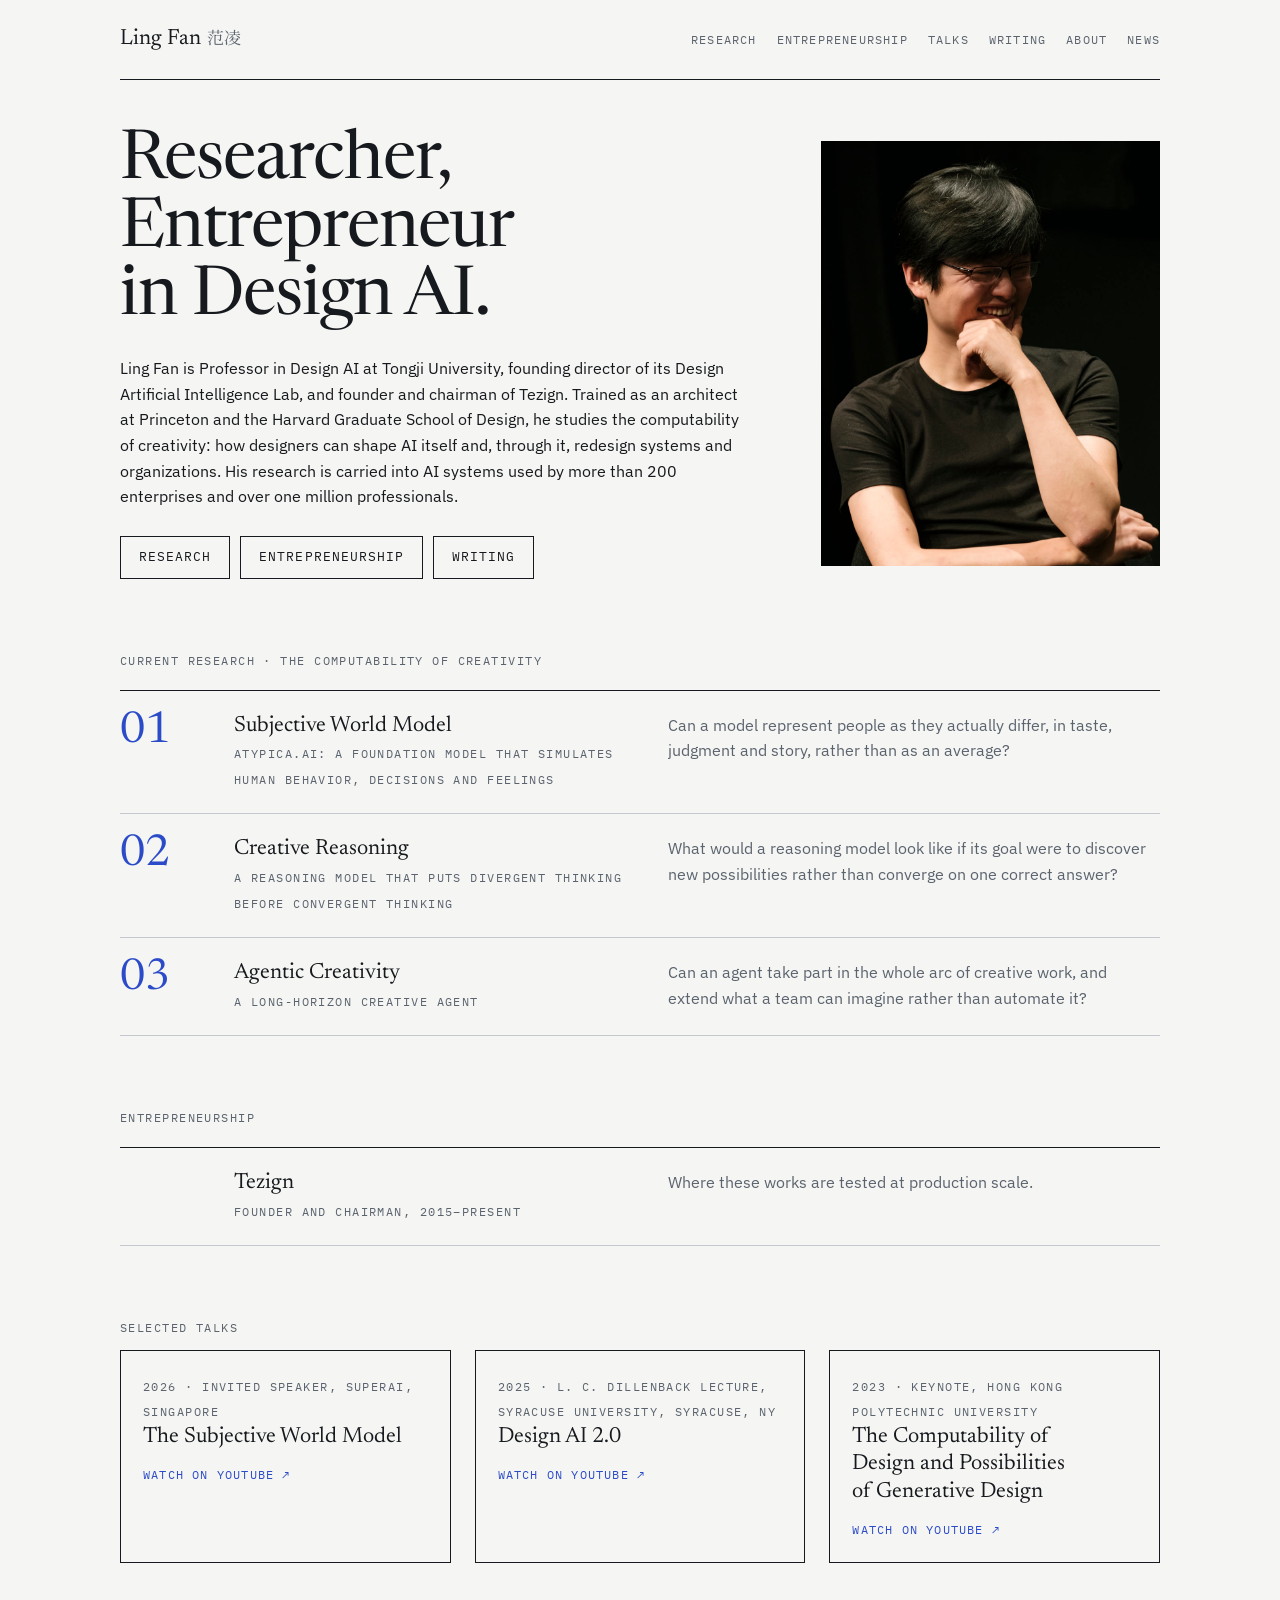
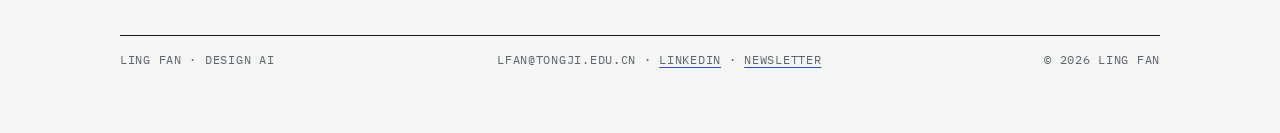
==== commit 171e8fe9: "Add Vercel Web Analytics and a Substack newsletter link Co-Authored-By: Claude Opus 5.5 (1M context)" ====
--- a/site/index.html
+++ b/site/index.html
@@ -1,4 +1,4 @@
-<!doctype html><html lang="en"><head><meta charset="utf-8"><meta name="viewport" content="width=device-width,initial-scale=1,viewport-fit=cover"><title>Ling Fan 范凌 · Researcher, Entrepreneur in Design AI</title><meta name="description" content="Ling Fan is Professor in Design AI at Tongji University, founding director of its Design Artificial Intelligence Lab, and founder and chairman of Tezign."><link rel="canonical" href="https://www.fanling.ai/"><meta property="og:type" content="profile"><meta property="og:site_name" content="Ling Fan"><meta property="og:title" content="Ling Fan 范凌 · Researcher, Entrepreneur in Design AI"><meta property="og:description" content="Ling Fan is Professor in Design AI at Tongji University, founding director of its Design Artificial Intelligence Lab, and founder and chairman of Tezign."><meta property="og:url" content="https://www.fanling.ai/"><meta property="og:image" content="https://www.fanling.ai/media/portrait.jpg"><meta name="twitter:card" content="summary_large_image"><meta name="author" content="Ling Fan"><script type="application/ld+json">{"@context": "https://schema.org", "@type": "Person", "name": "Ling Fan", "alternateName": ["范凌", "Fan Ling"], "url": "https://www.fanling.ai/", "image": "https://www.fanling.ai/media/portrait.jpg", "email": "mailto:lfan@tongji.edu.cn", "jobTitle": ["Professor in Design AI", "Founder and Chairman of Tezign"], "description": "Ling Fan is Professor in Design AI at Tongji University, founding director of its Design Artificial Intelligence Lab, and founder and chairman of Tezign. Trained as an architect at Princeton and the Harvard Graduate School of Design, he studies the computability of creativity: how designers can shape AI itself and, through it, redesign systems and organizations. His research is carried into AI systems used by more than 200 enterprises and over one million professionals.", "affiliation": {"@type": "CollegeOrUniversity", "name": "Tongji University", "url": "https://www.tongji.edu.cn/"}, "worksFor": [{"@type": "CollegeOrUniversity", "name": "Tongji University"}, {"@type": "Organization", "name": "Tezign", "url": "https://www.tezign.com/en"}], "alumniOf": [{"@type": "CollegeOrUniversity", "name": "Harvard University Graduate School of Design"}, {"@type": "CollegeOrUniversity", "name": "Princeton University"}, {"@type": "CollegeOrUniversity", "name": "Tongji University"}], "knowsAbout": ["Design AI", "Computability of creativity", "Creative reasoning", "Subjective world models", "Agentic creativity", "Agentic transformation", "Design research", "Architecture"], "sameAs": ["https://www.linkedin.com/in/ling-fan/"]}</script><link rel="preconnect" href="https://fonts.googleapis.com"><link rel="preconnect" href="https://fonts.gstatic.com" crossorigin><link rel="stylesheet" href="https://fonts.googleapis.com/css2?family=Newsreader:ital,opsz,wght@0,6..72,400;0,6..72,500;1,6..72,400&family=IBM+Plex+Sans:ital,wght@0,400;0,500;0,600;1,400&family=IBM+Plex+Mono:wght@400;500&family=Noto+Serif+SC:wght@500&display=swap"><style>
+<!doctype html><html lang="en"><head><meta charset="utf-8"><meta name="viewport" content="width=device-width,initial-scale=1,viewport-fit=cover"><title>Ling Fan 范凌 · Researcher, Entrepreneur in Design AI</title><meta name="description" content="Ling Fan is Professor in Design AI at Tongji University, founding director of its Design Artificial Intelligence Lab, and founder and chairman of Tezign."><link rel="canonical" href="https://www.fanling.ai/"><meta property="og:type" content="profile"><meta property="og:site_name" content="Ling Fan"><meta property="og:title" content="Ling Fan 范凌 · Researcher, Entrepreneur in Design AI"><meta property="og:description" content="Ling Fan is Professor in Design AI at Tongji University, founding director of its Design Artificial Intelligence Lab, and founder and chairman of Tezign."><meta property="og:url" content="https://www.fanling.ai/"><meta property="og:image" content="https://www.fanling.ai/media/portrait.jpg"><meta name="twitter:card" content="summary_large_image"><meta name="author" content="Ling Fan"><script type="application/ld+json">{"@context": "https://schema.org", "@type": "Person", "name": "Ling Fan", "alternateName": ["范凌", "Fan Ling"], "url": "https://www.fanling.ai/", "image": "https://www.fanling.ai/media/portrait.jpg", "email": "mailto:lfan@tongji.edu.cn", "jobTitle": ["Professor in Design AI", "Founder and Chairman of Tezign"], "description": "Ling Fan is Professor in Design AI at Tongji University, founding director of its Design Artificial Intelligence Lab, and founder and chairman of Tezign. Trained as an architect at Princeton and the Harvard Graduate School of Design, he studies the computability of creativity: how designers can shape AI itself and, through it, redesign systems and organizations. His research is carried into AI systems used by more than 200 enterprises and over one million professionals.", "affiliation": {"@type": "CollegeOrUniversity", "name": "Tongji University", "url": "https://www.tongji.edu.cn/"}, "worksFor": [{"@type": "CollegeOrUniversity", "name": "Tongji University"}, {"@type": "Organization", "name": "Tezign", "url": "https://www.tezign.com/en"}], "alumniOf": [{"@type": "CollegeOrUniversity", "name": "Harvard University Graduate School of Design"}, {"@type": "CollegeOrUniversity", "name": "Princeton University"}, {"@type": "CollegeOrUniversity", "name": "Tongji University"}], "knowsAbout": ["Design AI", "Computability of creativity", "Creative reasoning", "Subjective world models", "Agentic creativity", "Agentic transformation", "Design research", "Architecture"], "sameAs": ["https://www.linkedin.com/in/ling-fan/"]}</script><script>window.va=window.va||function(){(window.vaq=window.vaq||[]).push(arguments)};</script><script defer src="/_vercel/insights/script.js"></script><link rel="preconnect" href="https://fonts.googleapis.com"><link rel="preconnect" href="https://fonts.gstatic.com" crossorigin><link rel="stylesheet" href="https://fonts.googleapis.com/css2?family=Newsreader:ital,opsz,wght@0,6..72,400;0,6..72,500;1,6..72,400&family=IBM+Plex+Sans:ital,wght@0,400;0,500;0,600;1,400&family=IBM+Plex+Mono:wght@400;500&family=Noto+Serif+SC:wght@500&display=swap"><style>
 /* Layout: a drawing set. Left-aligned sheets, mono sheet numbers, one blue accent for what Ling designed. */
 :root{--paper:#F5F6F3;--ink:#16191D;--muted:#5B636E;--rule:#C3C8CE;--accent:#2B4BC8;--tint:rgba(43,75,200,.06);
 --serif:'Newsreader',Georgia,'Times New Roman',serif;--sans:'IBM Plex Sans','Helvetica Neue',Arial,sans-serif;
@@ -71,6 +71,8 @@
 .dia .mk{fill:var(--ink)}
 .dia .dot{fill:var(--ink)}
 .dia .dot-ac{fill:var(--accent)}
+.dia .pf{fill:var(--paper)}
+.dia .thick{stroke-width:3}
 .dia text{fill:var(--ink)}
 .dia .h{font-size:15px;font-weight:600}
 .dia .b{font-size:13px}
@@ -78,6 +80,7 @@
 .dia .m{font-family:var(--mono);font-size:11px;letter-spacing:.08em;fill:var(--muted)}
 .dia .ac-t{fill:var(--accent)}
 .dia .big{font-family:var(--serif);font-size:30px}
+.dia .h2{font-family:var(--serif);font-size:26px}
 </style></head><body><div class="wrap"><header class="top"><a class="brand" href="./">Ling Fan<span class="zh">范凌</span></a><nav aria-label="Main"><a href="works.html">Research</a><a href="works/tezign.html">Entrepreneurship</a><a href="talks.html">Talks</a><a href="writing.html">Writing</a><a href="about.html">About</a><a href="news.html">News</a></nav></header>
 <main>
 <div class="split" style="align-items:center;grid-template-columns:minmax(0,1.5fr) minmax(0,.8fr)"><div><h1 style="font-size:clamp(40px,6vw,68px)">Researcher, Entrepreneur in Design AI.</h1>
@@ -86,4 +89,4 @@
 <img class="portrait" src="media/portrait.jpg" alt="Ling Fan"></div>
 <section><p class="eyebrow">Current research · The Computability of Creativity</p><div class="worklist"><a class="workrow" href="works/subjective-world-model.html"><span class="n">01</span><div><h3>Subjective World Model</h3><span class="eyebrow" style="margin:0">atypica.AI: a foundation model that simulates human behavior, decisions and feelings</span></div><p>Can a model represent people as they actually differ, in taste, judgment and story, rather than as an average?</p></a><a class="workrow" href="works/creative-reasoning-model.html"><span class="n">02</span><div><h3>Creative Reasoning</h3><span class="eyebrow" style="margin:0">A reasoning model that puts divergent thinking before convergent thinking</span></div><p>What would a reasoning model look like if its goal were to discover new possibilities rather than converge on one correct answer?</p></a><a class="workrow" href="works/agentic-creativity.html"><span class="n">03</span><div><h3>Agentic Creativity</h3><span class="eyebrow" style="margin:0">A long-horizon creative agent</span></div><p>Can an agent take part in the whole arc of creative work, and extend what a team can imagine rather than automate it?</p></a></div></section>
 <section><p class="eyebrow">Entrepreneurship</p><div class="worklist"><a class="workrow nonum" href="works/tezign.html"><span class="n">&nbsp;</span><div><h3>Tezign</h3><span class="eyebrow" style="margin:0">Founder and Chairman, 2015–present</span></div><p>Where these works are tested at production scale.</p></a></div></section>
-<section><p class="eyebrow">Selected talks</p><div class="grid2"><a class="talk" href="https://www.youtube.com/watch?v=tCl8s9B2WqU&t=3s" target="_blank" rel="noopener"><span class="eyebrow">2026 · Invited speaker, SuperAI, Singapore</span><h3>The Subjective World Model</h3><span class="go" style="display:block;margin-top:14px">Watch on YouTube ↗</span></a><a class="talk" href="https://www.youtube.com/watch?v=owxND_hP4nE" target="_blank" rel="noopener"><span class="eyebrow">2025 · L. C. Dillenback Lecture, Syracuse University, Syracuse, NY</span><h3>Design AI 2.0</h3><span class="go" style="display:block;margin-top:14px">Watch on YouTube ↗</span></a><a class="talk" href="https://www.youtube.com/watch?v=4EzYikrUDUg&list=PL16ugZF7jMZWVtZk6_q1OERR8p4aFNer7" target="_blank" rel="noopener"><span class="eyebrow">2023 · Keynote, Hong Kong Polytechnic University</span><h3>The Computability of Design and Possibilities of Generative Design</h3><span class="go" style="display:block;margin-top:14px">Watch on YouTube ↗</span></a></div></section></main><footer><span>Ling Fan · Design AI</span><span>lfan@tongji.edu.cn · <a href="https://www.linkedin.com/in/ling-fan/" target="_blank" rel="noopener" style="color:inherit">LinkedIn</a></span><span>© 2026 Ling Fan</span></footer></div></body></html>+<section><p class="eyebrow">Selected talks</p><div class="grid2"><a class="talk" href="https://www.youtube.com/watch?v=tCl8s9B2WqU&t=3s" target="_blank" rel="noopener"><span class="eyebrow">2026 · Invited speaker, SuperAI, Singapore</span><h3>The Subjective World Model</h3><span class="go" style="display:block;margin-top:14px">Watch on YouTube ↗</span></a><a class="talk" href="https://www.youtube.com/watch?v=owxND_hP4nE" target="_blank" rel="noopener"><span class="eyebrow">2025 · L. C. Dillenback Lecture, Syracuse University, Syracuse, NY</span><h3>Design AI 2.0</h3><span class="go" style="display:block;margin-top:14px">Watch on YouTube ↗</span></a><a class="talk" href="https://www.youtube.com/watch?v=4EzYikrUDUg&list=PL16ugZF7jMZWVtZk6_q1OERR8p4aFNer7" target="_blank" rel="noopener"><span class="eyebrow">2023 · Keynote, Hong Kong Polytechnic University</span><h3>The Computability of Design and Possibilities of Generative Design</h3><span class="go" style="display:block;margin-top:14px">Watch on YouTube ↗</span></a></div></section></main><footer><span>Ling Fan · Design AI</span><span>lfan@tongji.edu.cn · <a href="https://www.linkedin.com/in/ling-fan/" target="_blank" rel="noopener" style="color:inherit">LinkedIn</a> · <a href="https://fanling.substack.com/" target="_blank" rel="noopener" style="color:inherit">Newsletter</a></span><span>© 2026 Ling Fan</span></footer></div></body></html>
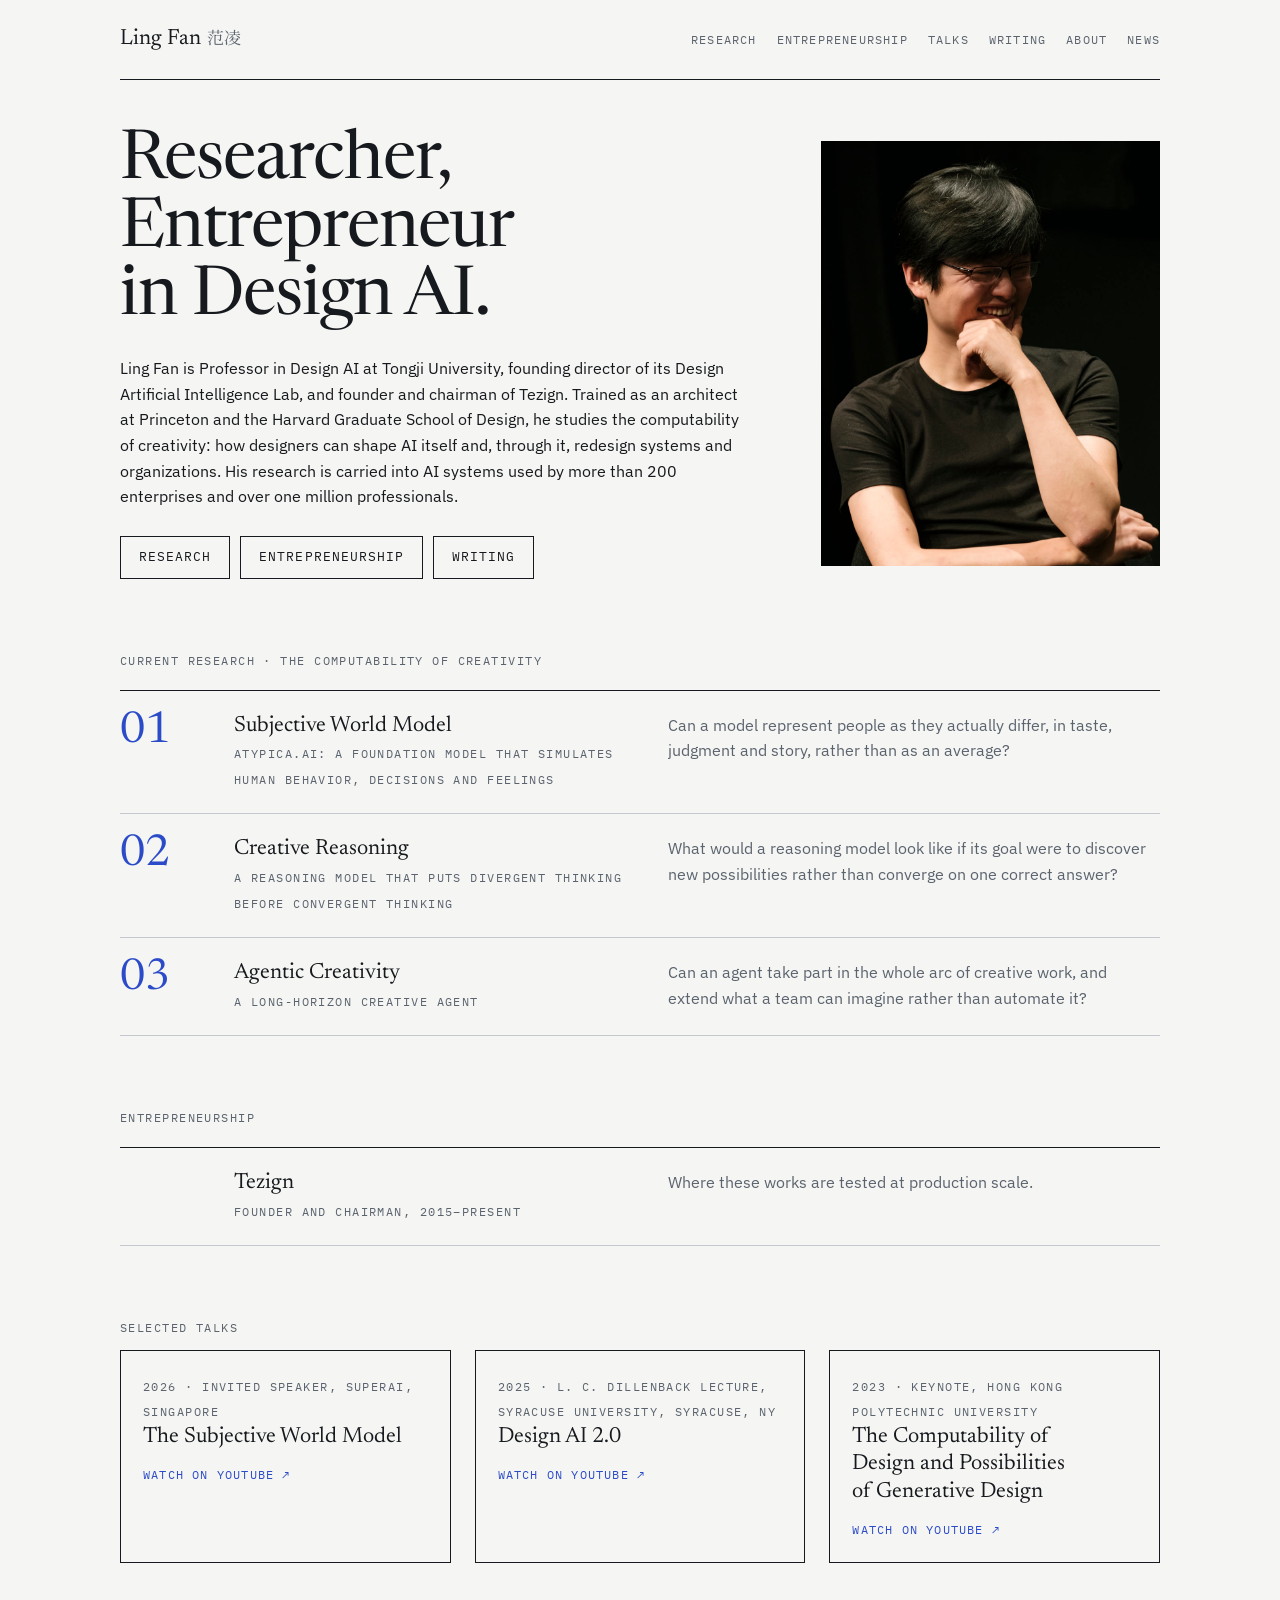
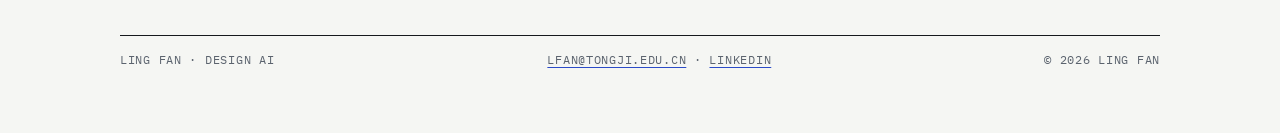
==== commit 51e02c9c: "Replace newsletter link with clickable contact email Co-Authored-By: Claude Opus 5.5 (1M context) <n" ====
--- a/site/index.html
+++ b/site/index.html
@@ -89,4 +89,4 @@
 <img class="portrait" src="media/portrait.jpg" alt="Ling Fan"></div>
 <section><p class="eyebrow">Current research · The Computability of Creativity</p><div class="worklist"><a class="workrow" href="works/subjective-world-model.html"><span class="n">01</span><div><h3>Subjective World Model</h3><span class="eyebrow" style="margin:0">atypica.AI: a foundation model that simulates human behavior, decisions and feelings</span></div><p>Can a model represent people as they actually differ, in taste, judgment and story, rather than as an average?</p></a><a class="workrow" href="works/creative-reasoning-model.html"><span class="n">02</span><div><h3>Creative Reasoning</h3><span class="eyebrow" style="margin:0">A reasoning model that puts divergent thinking before convergent thinking</span></div><p>What would a reasoning model look like if its goal were to discover new possibilities rather than converge on one correct answer?</p></a><a class="workrow" href="works/agentic-creativity.html"><span class="n">03</span><div><h3>Agentic Creativity</h3><span class="eyebrow" style="margin:0">A long-horizon creative agent</span></div><p>Can an agent take part in the whole arc of creative work, and extend what a team can imagine rather than automate it?</p></a></div></section>
 <section><p class="eyebrow">Entrepreneurship</p><div class="worklist"><a class="workrow nonum" href="works/tezign.html"><span class="n">&nbsp;</span><div><h3>Tezign</h3><span class="eyebrow" style="margin:0">Founder and Chairman, 2015–present</span></div><p>Where these works are tested at production scale.</p></a></div></section>
-<section><p class="eyebrow">Selected talks</p><div class="grid2"><a class="talk" href="https://www.youtube.com/watch?v=tCl8s9B2WqU&t=3s" target="_blank" rel="noopener"><span class="eyebrow">2026 · Invited speaker, SuperAI, Singapore</span><h3>The Subjective World Model</h3><span class="go" style="display:block;margin-top:14px">Watch on YouTube ↗</span></a><a class="talk" href="https://www.youtube.com/watch?v=owxND_hP4nE" target="_blank" rel="noopener"><span class="eyebrow">2025 · L. C. Dillenback Lecture, Syracuse University, Syracuse, NY</span><h3>Design AI 2.0</h3><span class="go" style="display:block;margin-top:14px">Watch on YouTube ↗</span></a><a class="talk" href="https://www.youtube.com/watch?v=4EzYikrUDUg&list=PL16ugZF7jMZWVtZk6_q1OERR8p4aFNer7" target="_blank" rel="noopener"><span class="eyebrow">2023 · Keynote, Hong Kong Polytechnic University</span><h3>The Computability of Design and Possibilities of Generative Design</h3><span class="go" style="display:block;margin-top:14px">Watch on YouTube ↗</span></a></div></section></main><footer><span>Ling Fan · Design AI</span><span>lfan@tongji.edu.cn · <a href="https://www.linkedin.com/in/ling-fan/" target="_blank" rel="noopener" style="color:inherit">LinkedIn</a> · <a href="https://fanling.substack.com/" target="_blank" rel="noopener" style="color:inherit">Newsletter</a></span><span>© 2026 Ling Fan</span></footer></div></body></html>+<section><p class="eyebrow">Selected talks</p><div class="grid2"><a class="talk" href="https://www.youtube.com/watch?v=tCl8s9B2WqU&t=3s" target="_blank" rel="noopener"><span class="eyebrow">2026 · Invited speaker, SuperAI, Singapore</span><h3>The Subjective World Model</h3><span class="go" style="display:block;margin-top:14px">Watch on YouTube ↗</span></a><a class="talk" href="https://www.youtube.com/watch?v=owxND_hP4nE" target="_blank" rel="noopener"><span class="eyebrow">2025 · L. C. Dillenback Lecture, Syracuse University, Syracuse, NY</span><h3>Design AI 2.0</h3><span class="go" style="display:block;margin-top:14px">Watch on YouTube ↗</span></a><a class="talk" href="https://www.youtube.com/watch?v=4EzYikrUDUg&list=PL16ugZF7jMZWVtZk6_q1OERR8p4aFNer7" target="_blank" rel="noopener"><span class="eyebrow">2023 · Keynote, Hong Kong Polytechnic University</span><h3>The Computability of Design and Possibilities of Generative Design</h3><span class="go" style="display:block;margin-top:14px">Watch on YouTube ↗</span></a></div></section></main><footer><span>Ling Fan · Design AI</span><span><a href="mailto:lfan@tongji.edu.cn" style="color:inherit">lfan@tongji.edu.cn</a> · <a href="https://www.linkedin.com/in/ling-fan/" target="_blank" rel="noopener" style="color:inherit">LinkedIn</a></span><span>© 2026 Ling Fan</span></footer></div></body></html>
